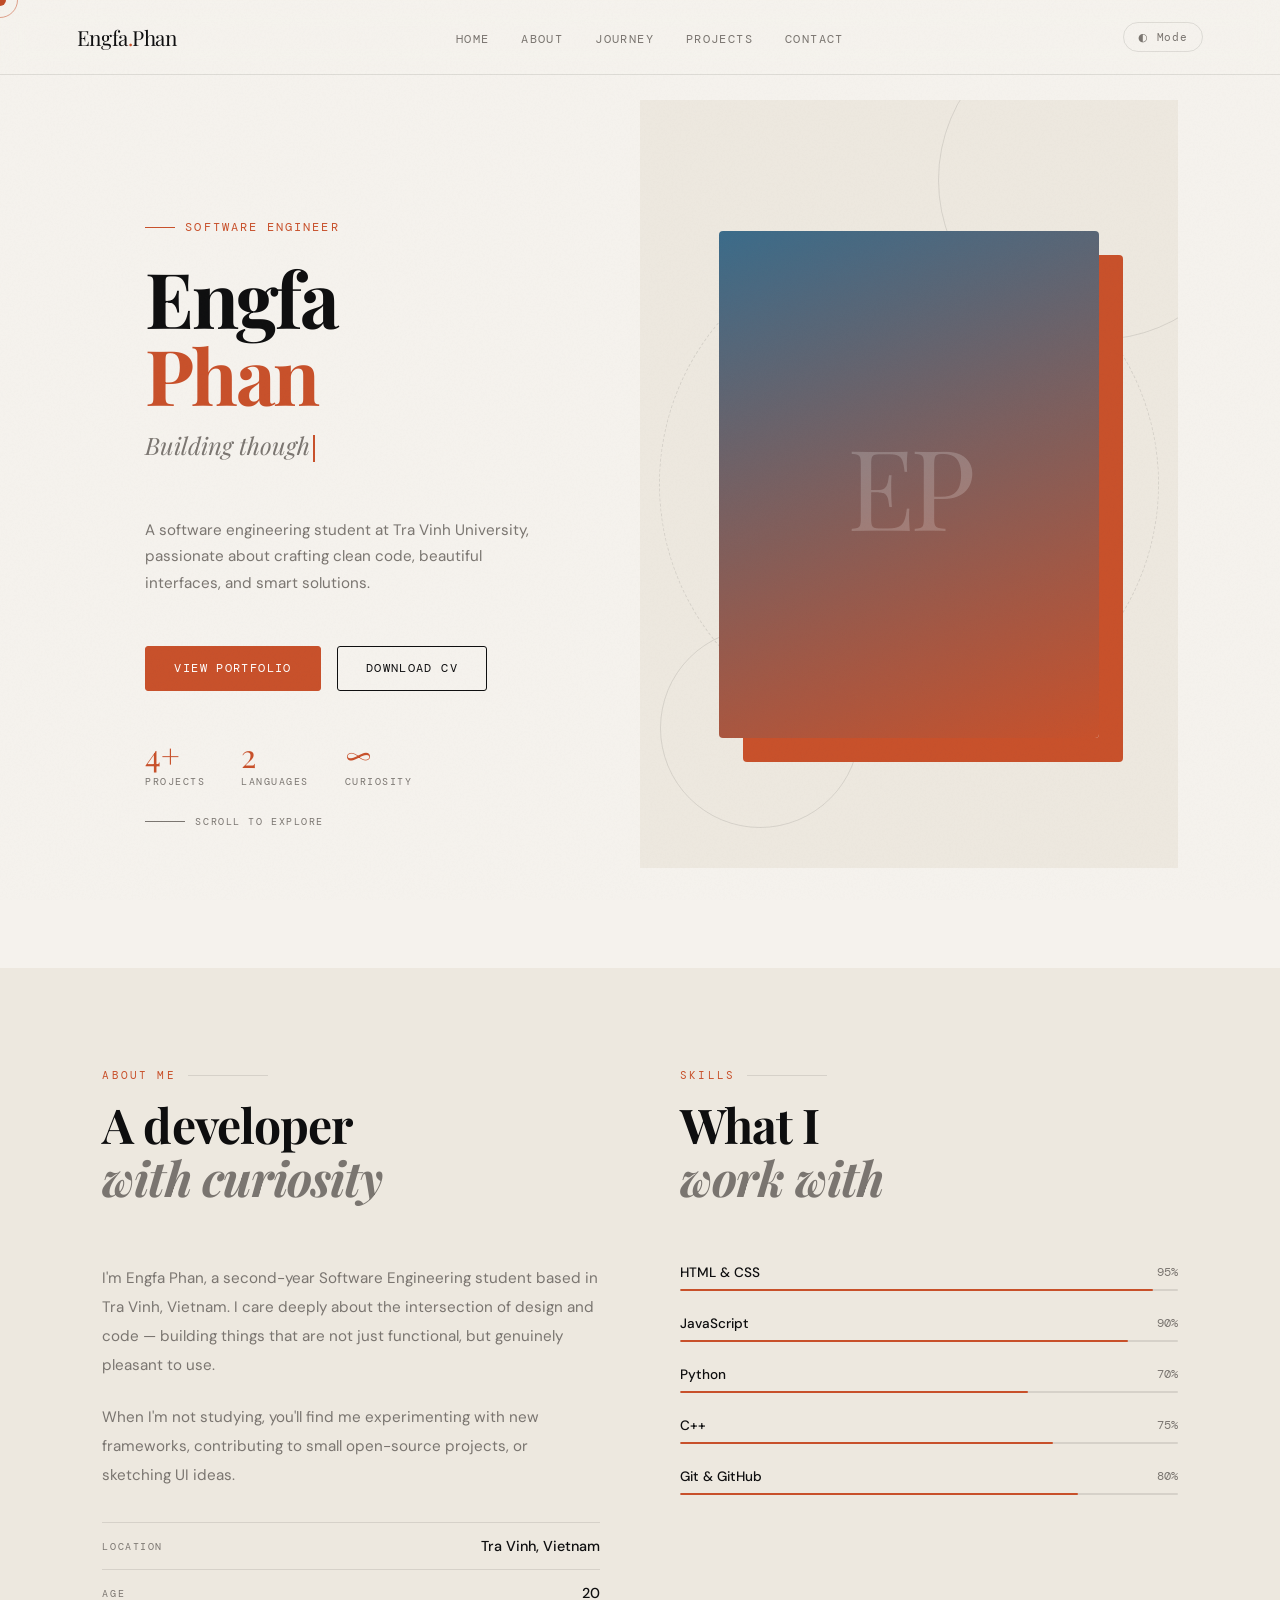
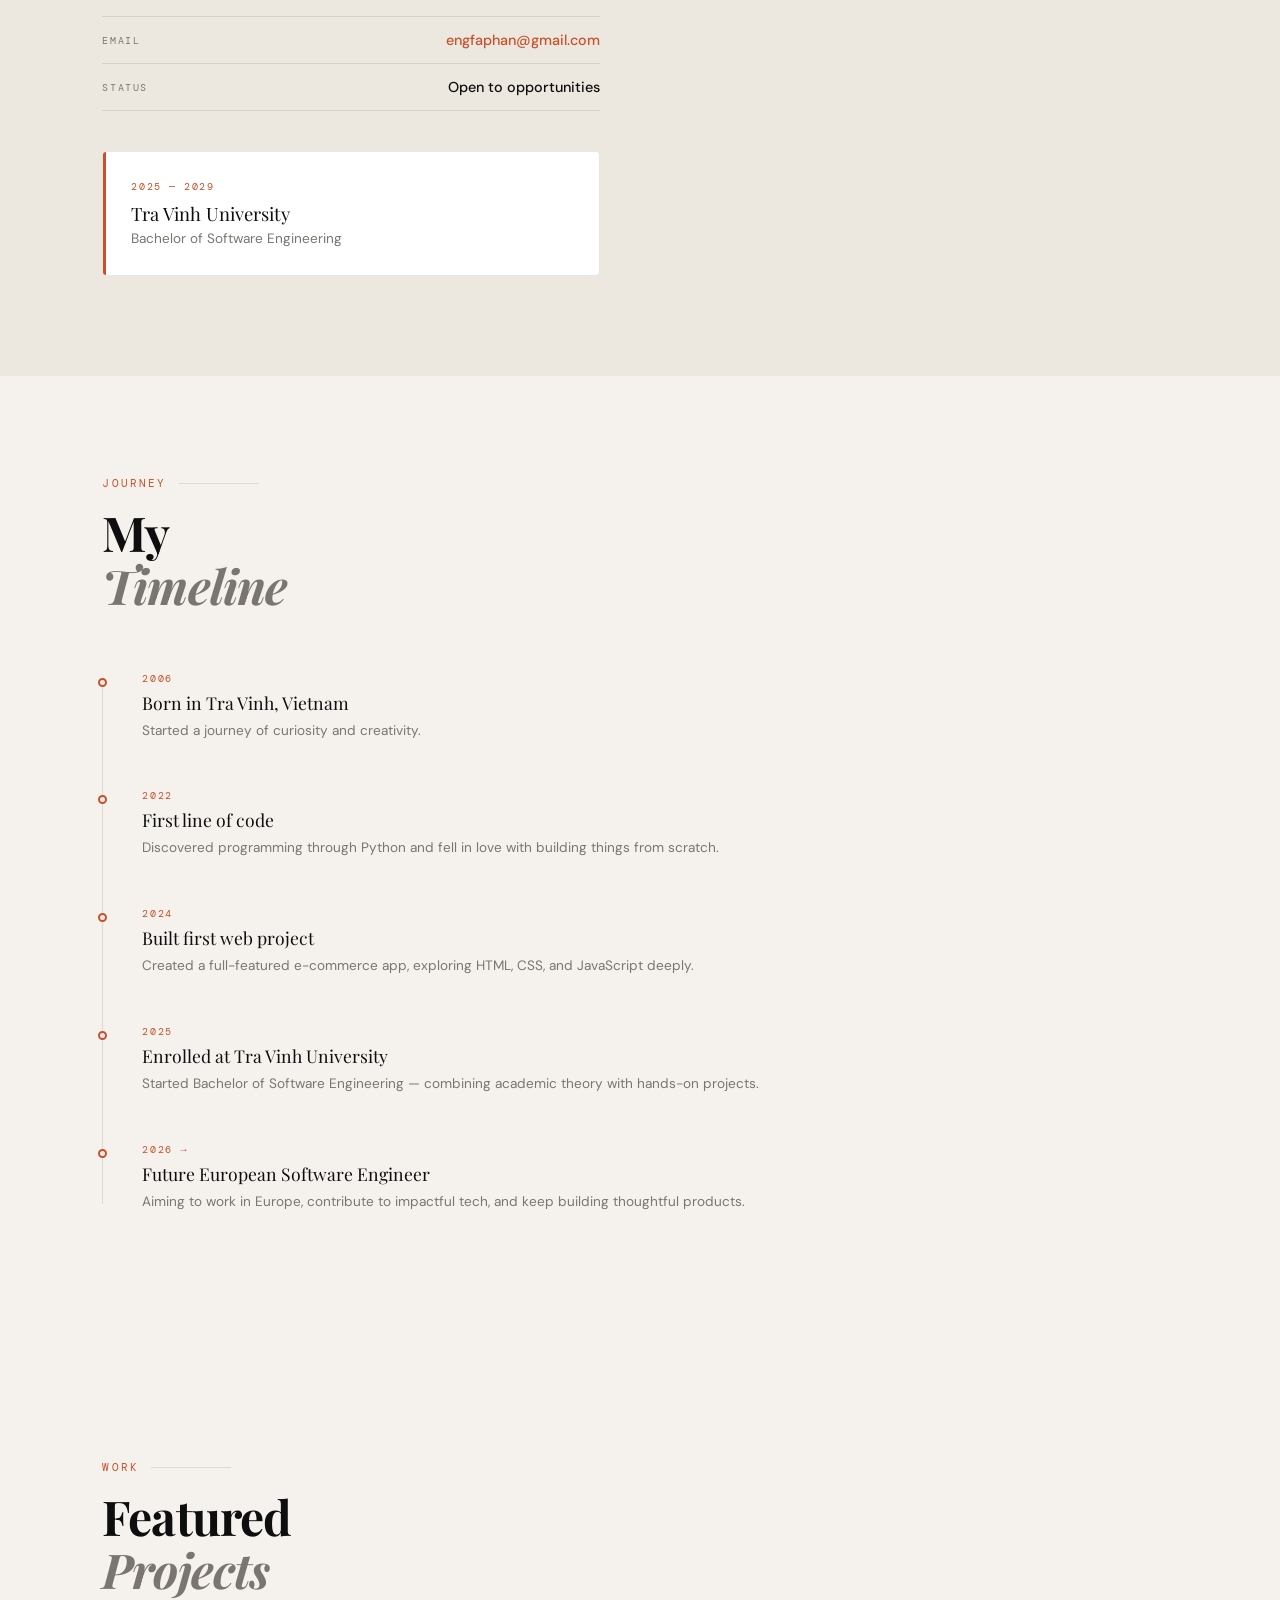
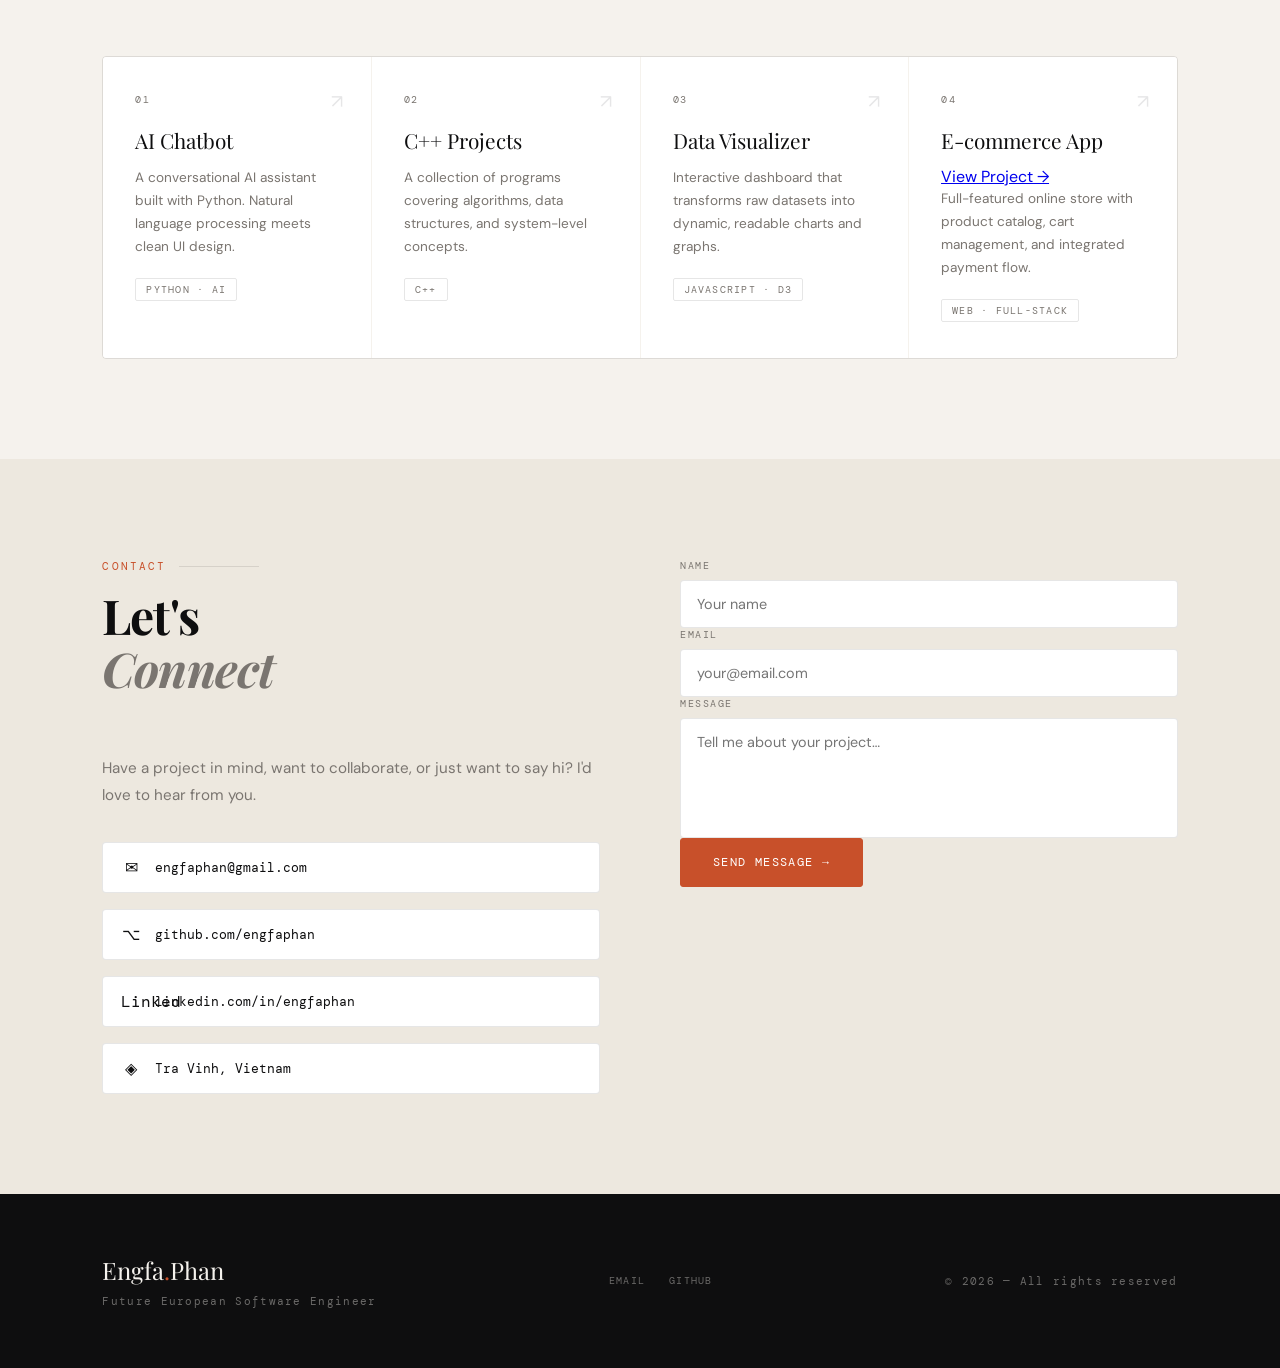
==== templates/index.html @ 626c3e3c "Update profolio" ====
<!doctype html>
<html lang="en">
  <head>
    <meta charset="utf-8" />
    <meta name="viewport" content="width=device-width, initial-scale=1.0" />
    <title>Engfa Phan — Software Engineer</title>
    <meta
      name="description"
      content="Hồ sơ năng lực của Engfa Phan - Sinh viên Kỹ thuật Phần mềm tại Đại học Trà Vinh. Chuyên về phát triển Web và UI/UX."
    />
    <meta
      name="keywords"
      content="Engfa Phan, Software Engineer, Web Developer, Tra Vinh University, Portfolio"
    />
    <meta name="author" content="Engfa Phan" />
    <!-- Open Graph cho Facebook/LinkedIn -->
    <meta
      property="og:title"
      content="Engfa Phan — Software Engineer Portfolio"
    />
    <meta
      property="og:description"
      content="Khám phá các dự án và kỹ năng lập trình của Engfa Phan."
    />
    <meta property="og:image" content="hinanh/22052006.jpg" />
    <meta property="og:type" content="website" />
    <!-- Schema.org cho Google Search -->
    <script type="application/ld+json">
      {
        "@context": "https://schema.org",
        "@type": "Person",
        "name": "Engfa Phan",
        "jobTitle": "Software Engineer",
        "url": "https://engfaphan.github.io",
        "alumniOf": "Tra Vinh University",
        "sameAs": [
          "https://github.com/engfaphan",
          "https://linkedin.com/in/engfaphan"
        ]
      }
    </script>
    <link rel="preconnect" href="https://fonts.googleapis.com" />
    <link
      href="https://fonts.googleapis.com/css2?family=Playfair+Display:ital,wght@0,400;0,700;1,400&family=DM+Mono:wght@300;400;500&family=DM+Sans:wght@300;400;500&display=swap"
      rel="stylesheet"
    />
    <style>
      :root {
        --ink: #0e0e0f;
        --paper: #f5f2ed;
        --cream: #ede8df;
        --accent: #c8502a;
        --accent2: #3a6b8a;
        --muted: #7a7570;
        --card: #ffffff;
        --border: rgba(14, 14, 15, 0.1);
        --cursor-size: 12px;
      }

      *,
      *::before,
      *::after {
        box-sizing: border-box;
        margin: 0;
        padding: 0;
      }
      html {
        scroll-behavior: smooth;
      }

      body {
        font-family: "DM Sans", sans-serif;
        background: var(--paper);
        color: var(--ink);
        overflow-x: hidden;
        cursor: none;
      }

      /* ── GRAIN ── */
      body::before {
        content: "";
        position: fixed;
        inset: 0;
        background-image: url("data:image/svg+xml,%3Csvg viewBox='0 0 512 512' xmlns='http://www.w3.org/2000/svg'%3E%3Cfilter id='noise'%3E%3CfeTurbulence type='fractalNoise' baseFrequency='0.85' numOctaves='4' stitchTiles='stitch'/%3E%3C/filter%3E%3Crect width='100%25' height='100%25' filter='url(%23noise)' opacity='0.04'/%3E%3C/svg%3E");
        pointer-events: none;
        z-index: 9999;
        opacity: 0.5;
      }

      /* ── DARK MODE ── */
      body.dark {
        --ink: #f0ece5;
        --paper: #111010;
        --cream: #1a1917;
        --accent: #e0694a;
        --accent2: #5a9bbe;
        --muted: #7a7570;
        --card: #1e1c1a;
        --border: rgba(240, 236, 229, 0.1);
      }

      /* ── CUSTOM CURSOR ── */
      #cursor {
        position: fixed;
        width: var(--cursor-size);
        height: var(--cursor-size);
        background: var(--accent);
        border-radius: 50%;
        pointer-events: none;
        z-index: 99999;
        transform: translate(-50%, -50%);
        transition:
          transform 0.1s,
          width 0.25s,
          height 0.25s,
          background 0.25s,
          opacity 0.25s;
        mix-blend-mode: multiply;
      }
      body.dark #cursor {
        mix-blend-mode: screen;
      }
      #cursor.hover {
        width: 40px;
        height: 40px;
        background: var(--accent);
        opacity: 0.35;
      }
      #cursor-trail {
        position: fixed;
        width: 36px;
        height: 36px;
        border: 1px solid var(--accent);
        border-radius: 50%;
        pointer-events: none;
        z-index: 99998;
        transform: translate(-50%, -50%);
        transition:
          left 0.12s ease,
          top 0.12s ease,
          width 0.25s,
          height 0.25s,
          opacity 0.25s;
        opacity: 0.5;
      }

      /* ── NAV ── */
      nav {
        position: fixed;
        top: 0;
        left: 0;
        right: 0;
        z-index: 100;
        display: flex;
        justify-content: space-between;
        align-items: center;
        padding: 22px 6%;
        backdrop-filter: blur(12px);
        -webkit-backdrop-filter: blur(12px);
        border-bottom: 1px solid var(--border);
        background: rgba(245, 242, 237, 0.7);
        transition: background 0.4s;
      }
      body.dark nav {
        background: rgba(17, 16, 16, 0.8);
      }

      .logo {
        font-family: "Playfair Display", serif;
        font-size: 1.3rem;
        letter-spacing: -0.02em;
        color: var(--ink);
        cursor: none;
      }
      .logo em {
        color: var(--accent);
        font-style: normal;
      }

      .nav-links {
        display: flex;
        gap: 32px;
        list-style: none;
      }
      .nav-links a {
        font-family: "DM Mono", monospace;
        font-size: 0.72rem;
        letter-spacing: 0.12em;
        text-transform: uppercase;
        color: var(--muted);
        text-decoration: none;
        transition: color 0.2s;
        cursor: none;
      }
      .nav-links a:hover {
        color: var(--accent);
      }

      .mode-btn {
        background: none;
        border: 1px solid var(--border);
        color: var(--muted);
        padding: 7px 14px;
        border-radius: 30px;
        cursor: none;
        font-family: "DM Mono", monospace;
        font-size: 0.7rem;
        letter-spacing: 0.08em;
        transition: all 0.2s;
      }
      .mode-btn:hover {
        border-color: var(--accent);
        color: var(--accent);
      }

      /* ── HERO ── */
      .hero {
        min-height: 100vh;
        display: grid;
        grid-template-columns: 1fr 1fr;
        position: relative;
        overflow: hidden;
      }

      .hero-left {
        display: flex;
        flex-direction: column;
        justify-content: center;
        padding: 120px 8% 80px 8%;
        position: relative;
        z-index: 2;
      }

      .hero-tag {
        font-family: "DM Mono", monospace;
        font-size: 0.72rem;
        letter-spacing: 0.18em;
        text-transform: uppercase;
        color: var(--accent);
        margin-bottom: 24px;
        display: flex;
        align-items: center;
        gap: 10px;
        opacity: 0;
        animation: fadeUp 0.7s 0.2s forwards;
      }
      .hero-tag::before {
        content: "";
        width: 30px;
        height: 1px;
        background: var(--accent);
      }

      .hero-name {
        font-family: "Playfair Display", serif;
        font-size: clamp(3.2rem, 6vw, 5.5rem);
        line-height: 1;
        letter-spacing: -0.03em;
        color: var(--ink);
        margin-bottom: 16px;
        opacity: 0;
        animation: fadeUp 0.7s 0.4s forwards;
      }
      .hero-name span {
        color: var(--accent);
      }

      .hero-role {
        font-family: "Playfair Display", serif;
        font-style: italic;
        font-size: clamp(1.1rem, 2vw, 1.5rem);
        color: var(--muted);
        margin-bottom: 40px;
        opacity: 0;
        animation: fadeUp 0.7s 0.6s forwards;
        min-height: 2em;
      }

      /* Typing cursor */
      .typing-cursor {
        display: inline-block;
        width: 2px;
        height: 1.1em;
        background: var(--accent);
        margin-left: 3px;
        vertical-align: middle;
        animation: blink 1s step-end infinite;
      }
      @keyframes blink {
        0%,
        100% {
          opacity: 1;
        }
        50% {
          opacity: 0;
        }
      }

      .hero-desc {
        font-size: 0.95rem;
        line-height: 1.75;
        color: var(--muted);
        max-width: 400px;
        margin-bottom: 50px;
        opacity: 0;
        animation: fadeUp 0.7s 0.8s forwards;
      }

      .hero-actions {
        display: flex;
        gap: 16px;
        flex-wrap: wrap;
        opacity: 0;
        animation: fadeUp 0.7s 1s forwards;
      }

      /* stat strip */
      .hero-stats {
        display: flex;
        gap: 36px;
        margin-top: 48px;
        opacity: 0;
        animation: fadeUp 0.7s 1.2s forwards;
      }
      .hero-stat-num {
        font-family: "Playfair Display", serif;
        font-size: 2rem;
        color: var(--accent);
        line-height: 1;
      }
      .hero-stat-label {
        font-family: "DM Mono", monospace;
        font-size: 0.62rem;
        letter-spacing: 0.15em;
        text-transform: uppercase;
        color: var(--muted);
        margin-top: 4px;
      }

      @keyframes fadeUp {
        from {
          opacity: 0;
          transform: translateY(24px);
        }
        to {
          opacity: 1;
          transform: translateY(0);
        }
      }

      .btn {
        font-family: "DM Mono", monospace;
        font-size: 0.72rem;
        letter-spacing: 0.12em;
        text-transform: uppercase;
        padding: 14px 28px;
        border-radius: 3px;
        text-decoration: none;
        transition: all 0.25s;
        display: inline-block;
        cursor: none;
      }
      .btn-solid {
        background: var(--accent);
        color: #fff;
        border: 1px solid var(--accent);
      }
      .btn-solid:hover {
        background: transparent;
        color: var(--accent);
      }
      .btn-outline {
        border: 1px solid var(--ink);
        color: var(--ink);
        background: transparent;
      }
      .btn-outline:hover {
        background: var(--ink);
        color: var(--paper);
      }

      /* Hero right */
      .hero-right {
        position: relative;
        overflow: hidden;
        background: var(--cream);
      }
      .hero-photo-wrap {
        position: absolute;
        inset: 0;
        display: flex;
        align-items: center;
        justify-content: center;
      }
      .hero-photo-frame {
        width: 72%;
        max-width: 380px;
        aspect-ratio: 3/4;
        border-radius: 4px;
        overflow: hidden;
        box-shadow: 24px 24px 0 var(--accent);
        position: relative;
        opacity: 0;
        animation: fadeUp 0.9s 0.5s forwards;
      }
      .hero-photo-frame img {
        width: 100%;
        height: 100%;
        object-fit: cover;
        object-position: top center;
        display: block;
        filter: grayscale(15%);
      }
      .hero-initials {
        width: 100%;
        height: 100%;
        background: linear-gradient(
          160deg,
          var(--accent2) 0%,
          var(--accent) 100%
        );
        display: flex;
        align-items: center;
        justify-content: center;
        font-family: "Playfair Display", serif;
        font-size: 7rem;
        color: rgba(255, 255, 255, 0.2);
        letter-spacing: -0.05em;
      }
      .hero-deco {
        position: absolute;
        border-radius: 50%;
        border: 1px solid var(--border);
      }
      .deco-1 {
        width: 320px;
        height: 320px;
        top: -80px;
        right: -80px;
      }
      .deco-2 {
        width: 200px;
        height: 200px;
        bottom: 40px;
        left: 20px;
      }

      /* animated ring */
      .deco-ring {
        position: absolute;
        border-radius: 50%;
        border: 1px dashed var(--border);
        animation: spin 20s linear infinite;
      }
      .deco-ring-1 {
        width: 500px;
        height: 500px;
        top: 50%;
        left: 50%;
        transform: translate(-50%, -50%);
      }
      @keyframes spin {
        to {
          transform: translate(-50%, -50%) rotate(360deg);
        }
      }

      .scroll-hint {
        position: absolute;
        bottom: 40px;
        left: 8%;
        display: flex;
        align-items: center;
        gap: 10px;
        font-family: "DM Mono", monospace;
        font-size: 0.65rem;
        letter-spacing: 0.15em;
        color: var(--muted);
        text-transform: uppercase;
        opacity: 0;
        animation: fadeUp 0.7s 1.4s forwards;
      }
      .scroll-line {
        width: 40px;
        height: 1px;
        background: var(--muted);
        animation: scrollPulse 2s ease-in-out infinite;
      }
      @keyframes scrollPulse {
        0%,
        100% {
          opacity: 0.3;
        }
        50% {
          opacity: 1;
        }
      }

      /* ── SECTION SHARED ── */
      section {
        padding: 100px 8%;
      }

      .section-label {
        font-family: "DM Mono", monospace;
        font-size: 0.68rem;
        letter-spacing: 0.2em;
        text-transform: uppercase;
        color: var(--accent);
        margin-bottom: 16px;
        display: flex;
        align-items: center;
        gap: 12px;
      }
      .section-label::after {
        content: "";
        flex: 1;
        height: 1px;
        background: var(--border);
        max-width: 80px;
      }

      .section-title {
        font-family: "Playfair Display", serif;
        font-size: clamp(2rem, 4vw, 3rem);
        letter-spacing: -0.02em;
        line-height: 1.1;
        margin-bottom: 60px;
      }

      /* ── ABOUT ── */
      #about {
        background: var(--cream);
        display: grid;
        grid-template-columns: 1fr 1fr;
        gap: 80px;
        align-items: start;
      }
      .about-left p {
        font-size: 0.95rem;
        line-height: 1.9;
        color: var(--muted);
        margin-bottom: 24px;
      }

      .info-table {
        margin-top: 32px;
        border-top: 1px solid var(--border);
      }
      .info-row {
        display: flex;
        justify-content: space-between;
        align-items: center;
        padding: 14px 0;
        border-bottom: 1px solid var(--border);
      }
      .info-label {
        font-family: "DM Mono", monospace;
        font-size: 0.65rem;
        letter-spacing: 0.15em;
        text-transform: uppercase;
        color: var(--muted);
      }
      .info-value {
        font-size: 0.9rem;
        font-weight: 500;
      }
      .info-value a {
        color: var(--accent);
        text-decoration: none;
      }

      .skills-list {
        margin-top: 8px;
      }
      .skill-item {
        margin-bottom: 24px;
      }
      .skill-header {
        display: flex;
        justify-content: space-between;
        margin-bottom: 8px;
        font-size: 0.85rem;
      }
      .skill-name {
        font-weight: 500;
      }
      .skill-pct {
        font-family: "DM Mono", monospace;
        font-size: 0.75rem;
        color: var(--muted);
      }
      .skill-track {
        height: 2px;
        background: var(--border);
        border-radius: 99px;
        overflow: hidden;
      }
      .skill-fill {
        height: 100%;
        background: var(--accent);
        border-radius: 99px;
        width: 0;
        transition: width 1.2s cubic-bezier(0.22, 1, 0.36, 1);
      }

      .edu-card {
        border: 1px solid var(--border);
        border-radius: 4px;
        padding: 28px;
        margin-top: 32px;
        position: relative;
        overflow: hidden;
        background: var(--card);
      }
      .edu-card::before {
        content: "";
        position: absolute;
        top: 0;
        left: 0;
        width: 3px;
        height: 100%;
        background: var(--accent);
      }
      .edu-year {
        font-family: "DM Mono", monospace;
        font-size: 0.65rem;
        letter-spacing: 0.15em;
        color: var(--accent);
        margin-bottom: 8px;
      }
      .edu-school {
        font-family: "Playfair Display", serif;
        font-size: 1.15rem;
        margin-bottom: 4px;
      }
      .edu-major {
        font-size: 0.85rem;
        color: var(--muted);
      }

      /* ── TIMELINE ── */
      #timeline {
        background: var(--paper);
      }

      .timeline-wrap {
        position: relative;
        padding-left: 40px;
      }
      .timeline-wrap::before {
        content: "";
        position: absolute;
        left: 0;
        top: 8px;
        bottom: 8px;
        width: 1px;
        background: var(--border);
      }

      .tl-item {
        position: relative;
        margin-bottom: 48px;
        opacity: 0;
        transform: translateX(-20px);
        transition:
          opacity 0.6s ease,
          transform 0.6s ease;
      }
      .tl-item.visible {
        opacity: 1;
        transform: none;
      }
      .tl-item::before {
        content: "";
        position: absolute;
        left: -44px;
        top: 6px;
        width: 9px;
        height: 9px;
        border-radius: 50%;
        background: var(--paper);
        border: 2px solid var(--accent);
      }
      .tl-item:hover::before {
        background: var(--accent);
      }

      .tl-year {
        font-family: "DM Mono", monospace;
        font-size: 0.65rem;
        letter-spacing: 0.15em;
        color: var(--accent);
        margin-bottom: 6px;
      }
      .tl-title {
        font-family: "Playfair Display", serif;
        font-size: 1.1rem;
        margin-bottom: 6px;
      }
      .tl-sub {
        font-size: 0.85rem;
        color: var(--muted);
        line-height: 1.6;
      }

      /* ── PROJECTS ── */
      #projects {
        background: var(--paper);
      }

      .project-grid {
        display: grid;
        grid-template-columns: repeat(auto-fit, minmax(260px, 1fr));
        gap: 1px;
        border: 1px solid var(--border);
        border-radius: 4px;
        overflow: hidden;
      }
      .project-card {
        padding: 36px 32px;
        background: var(--card);
        position: relative;
        transition: background 0.3s;
        cursor: none;
        overflow: hidden;
      }
      .project-card::after {
        content: "";
        position: absolute;
        bottom: 0;
        left: 0;
        right: 0;
        height: 2px;
        background: var(--accent);
        transform: scaleX(0);
        transform-origin: left;
        transition: transform 0.4s ease;
      }
      .project-card:hover {
        background: var(--cream);
      }
      .project-card:hover::after {
        transform: scaleX(1);
      }

      .project-num {
        font-family: "DM Mono", monospace;
        font-size: 0.65rem;
        letter-spacing: 0.15em;
        color: var(--muted);
        margin-bottom: 20px;
      }
      .project-name {
        font-family: "Playfair Display", serif;
        font-size: 1.3rem;
        margin-bottom: 12px;
        color: var(--ink);
        transition: color 0.2s;
      }
      .project-card:hover .project-name {
        color: var(--accent);
      }
      .project-desc {
        font-size: 0.85rem;
        color: var(--muted);
        line-height: 1.7;
      }
      .project-tag {
        display: inline-block;
        margin-top: 20px;
        font-family: "DM Mono", monospace;
        font-size: 0.65rem;
        letter-spacing: 0.12em;
        text-transform: uppercase;
        padding: 4px 10px;
        border: 1px solid var(--border);
        border-radius: 2px;
        color: var(--muted);
      }
      .project-arrow {
        position: absolute;
        top: 32px;
        right: 28px;
        font-size: 1.2rem;
        color: var(--border);
        transition:
          color 0.3s,
          transform 0.3s;
      }
      .project-card:hover .project-arrow {
        color: var(--accent);
        transform: translate(4px, -4px);
      }

      /* ── CONTACT ── */
      #contact {
        background: var(--cream);
      }

      .contact-grid {
        display: grid;
        grid-template-columns: 1fr 1fr;
        gap: 80px;
        align-items: start;
      }

      .contact-info p {
        font-size: 0.95rem;
        line-height: 1.8;
        color: var(--muted);
        margin-bottom: 32px;
      }
      .contact-links {
        display: flex;
        flex-direction: column;
        gap: 16px;
      }
      .contact-link {
        display: flex;
        align-items: center;
        gap: 14px;
        font-family: "DM Mono", monospace;
        font-size: 0.8rem;
        color: var(--ink);
        text-decoration: none;
        padding: 14px 18px;
        border: 1px solid var(--border);
        border-radius: 4px;
        background: var(--card);
        transition: all 0.25s;
        cursor: none;
      }
      .contact-link:hover {
        border-color: var(--accent);
        color: var(--accent);
        transform: translateX(4px);
      }
      .contact-link-icon {
        font-size: 1rem;
        width: 20px;
        text-align: center;
      }

      /* form */
      .contact-form {
        display: flex;
        flex-direction: column;
        gap: 20px;
      }
      .form-group {
        display: flex;
        flex-direction: column;
        gap: 8px;
      }
      .form-label {
        font-family: "DM Mono", monospace;
        font-size: 0.65rem;
        letter-spacing: 0.15em;
        text-transform: uppercase;
        color: var(--muted);
      }
      .form-input,
      .form-textarea {
        background: var(--card);
        border: 1px solid var(--border);
        color: var(--ink);
        font-family: "DM Sans", sans-serif;
        font-size: 0.9rem;
        padding: 14px 16px;
        border-radius: 4px;
        outline: none;
        transition: border-color 0.2s;
        resize: none;
        cursor: none;
      }
      .form-input:focus,
      .form-textarea:focus {
        border-color: var(--accent);
      }
      .form-textarea {
        min-height: 120px;
      }
      .form-submit {
        font-family: "DM Mono", monospace;
        font-size: 0.72rem;
        letter-spacing: 0.12em;
        text-transform: uppercase;
        padding: 16px 32px;
        border-radius: 3px;
        background: var(--accent);
        color: #fff;
        border: 1px solid var(--accent);
        cursor: none;
        transition: all 0.25s;
        align-self: flex-start;
      }
      .form-submit:hover {
        background: transparent;
        color: var(--accent);
      }
      .form-msg {
        font-family: "DM Mono", monospace;
        font-size: 0.75rem;
        color: var(--accent);
        display: none;
        margin-top: -8px;
      }
      .form-msg.show {
        display: block;
      }

      /* ── FOOTER ── */
      footer {
        background: var(--ink);
        color: var(--paper);
        padding: 60px 8%;
        display: flex;
        justify-content: space-between;
        align-items: center;
        flex-wrap: wrap;
        gap: 24px;
      }
      .footer-name {
        font-family: "Playfair Display", serif;
        font-size: 1.5rem;
      }
      .footer-name em {
        color: var(--accent);
        font-style: normal;
      }
      .footer-note {
        font-family: "DM Mono", monospace;
        font-size: 0.68rem;
        letter-spacing: 0.12em;
        opacity: 0.4;
      }

      .footer-links {
        display: flex;
        gap: 24px;
      }
      .footer-links a {
        font-family: "DM Mono", monospace;
        font-size: 0.65rem;
        letter-spacing: 0.12em;
        text-transform: uppercase;
        color: var(--paper);
        opacity: 0.4;
        text-decoration: none;
        transition: opacity 0.2s;
        cursor: none;
      }
      .footer-links a:hover {
        opacity: 1;
      }

      /* ── REVEAL ── */
      .reveal {
        opacity: 0;
        transform: translateY(30px);
        transition:
          opacity 0.7s ease,
          transform 0.7s ease;
      }
      .reveal.visible {
        opacity: 1;
        transform: none;
      }

      /* ── RESPONSIVE ── */
      @media (max-width: 768px) {
        .hero {
          grid-template-columns: 1fr;
        }
        .hero-right {
          height: 50vh;
        }
        .hero-left {
          padding: 110px 6% 60px;
        }
        #about,
        .contact-grid {
          grid-template-columns: 1fr;
          gap: 40px;
        }
        nav {
          padding: 18px 5%;
        }
        .nav-links {
          gap: 18px;
        }
        footer {
          flex-direction: column;
          text-align: center;
        }
        body {
          cursor: auto;
        }
        #cursor,
        #cursor-trail {
          display: none;
        }
        .guestbook {
          margin-top: 60px;
          padding-top: 40px;
          border-top: 1px solid var(--border);
          grid-column: 1/-1;
        }
        .gb-form {
          display: flex;
          flex-direction: column;
          gap: 16px;
          max-width: 480px;
          margin-bottom: 24px;
        }
        .gb-toggle {
          font-family: "DM Mono", monospace;
          font-size: 0.72rem;
          letter-spacing: 0.1em;
          text-transform: uppercase;
          padding: 10px 20px;
          border: 1px solid var(--border);
          background: transparent;
          color: var(--muted);
          border-radius: 3px;
          cursor: pointer;
          transition: all 0.2s;
          margin-bottom: 16px;
        }
        .gb-toggle:hover {
          border-color: var(--accent);
          color: var(--accent);
        }
        .comments-box {
          max-height: 0;
          overflow: hidden;
          transition: max-height 0.5s cubic-bezier(0.22, 1, 0.36, 1);
        }
        .comments-box.open {
          max-height: 1000px;
        }
        .comment-item {
          padding: 16px 0;
          border-bottom: 1px solid var(--border);
        }
        .comment-item:last-child {
          border-bottom: none;
        }
        .comment-header {
          display: flex;
          justify-content: space-between;
          margin-bottom: 6px;
        }
        .comment-name {
          font-weight: 500;
          font-size: 0.9rem;
          color: var(--accent);
        }
        .comment-time {
          font-family: "DM Mono", monospace;
          font-size: 0.65rem;
          color: var(--muted);
        }
        .comment-msg {
          font-size: 0.88rem;
          color: var(--muted);
          line-height: 1.6;
        }
      }
    </style>
    <script src="https://cdn.jsdelivr.net/npm/@emailjs/browser@4/dist/email.min.js"></script>
    <script>
      emailjs.init("YOUR_PUBLIC_KEY");
    </script>
  </head>
  <body>
    <!-- CURSOR -->
    <div id="cursor"></div>
    <div id="cursor-trail"></div>

    <!-- NAV -->
    <nav>
      <div class="logo">Engfa<em>.</em>Phan</div>
      <ul class="nav-links">
        <li><a href="#">Home</a></li>
        <li><a href="#about">About</a></li>
        <li><a href="#timeline">Journey</a></li>
        <li><a href="#projects">Projects</a></li>
        <li><a href="#contact">Contact</a></li>
      </ul>
      <button class="mode-btn" onclick="toggleDark()">◐ Mode</button>
    </nav>

    <!-- HERO -->
    <section class="hero">
      <div class="hero-left">
        <div class="hero-tag">Software Engineer</div>
        <h1 class="hero-name">Engfa<br /><span>Phan</span></h1>
        <p class="hero-role" id="typing-role">
          <span class="typing-cursor"></span>
        </p>
        <p class="hero-desc">
          A software engineering student at Tra Vinh University, passionate
          about crafting clean code, beautiful interfaces, and smart solutions.
        </p>
        <div class="hero-actions">
          <a href="#projects" class="btn btn-solid">View Portfolio</a>
          <a href="path/to/your-cv.pdf" class="btn btn-outline" download
            >Download CV</a
          >
        </div>
        <div class="hero-stats">
          <div>
            <div class="hero-stat-num">4+</div>
            <div class="hero-stat-label">Projects</div>
          </div>
          <div>
            <div class="hero-stat-num">2</div>
            <div class="hero-stat-label">Languages</div>
          </div>
          <div>
            <div class="hero-stat-num">∞</div>
            <div class="hero-stat-label">Curiosity</div>
          </div>
        </div>
        <div class="scroll-hint">
          <span class="scroll-line"></span>
          Scroll to explore
        </div>
      </div>

      <div class="hero-right">
        <div class="deco-ring deco-ring-1"></div>
        <div class="hero-deco deco-1"></div>
        <div class="hero-deco deco-2"></div>
        <div class="hero-photo-wrap">
          <div class="hero-photo-frame">
            <img
              src=""
              alt="Engfa Phan"
              onerror="
                this.style.display = 'none';
                this.parentElement.querySelector(
                  '.hero-initials',
                ).style.display = 'flex';
              "
            />
            <div class="hero-initials" style="display: none">EP</div>
          </div>
        </div>
      </div>
    </section>

    <!-- ABOUT -->
    <section id="about">
      <div class="about-left reveal">
        <div class="section-label">About me</div>
        <h2 class="section-title">
          A developer<br /><em style="font-style: italic; color: var(--muted)"
            >with curiosity</em
          >
        </h2>
        <p>
          I'm Engfa Phan, a second-year Software Engineering student based in
          Tra Vinh, Vietnam. I care deeply about the intersection of design and
          code — building things that are not just functional, but genuinely
          pleasant to use.
        </p>
        <p>
          When I'm not studying, you'll find me experimenting with new
          frameworks, contributing to small open-source projects, or sketching
          UI ideas.
        </p>

        <div class="info-table">
          <div class="info-row">
            <span class="info-label">Location</span>
            <span class="info-value">Tra Vinh, Vietnam</span>
          </div>
          <div class="info-row">
            <span class="info-label">Age</span>
            <span class="info-value">20</span>
          </div>
          <div class="info-row">
            <span class="info-label">Email</span>
            <span class="info-value"
              ><a href="mailto:engfaphan@gmail.com"
                >engfaphan@gmail.com</a
              ></span
            >
          </div>
          <div class="info-row">
            <span class="info-label">Status</span>
            <span class="info-value">Open to opportunities</span>
          </div>
        </div>

        <div class="edu-card" style="margin-top: 40px">
          <div class="edu-year">2025 — 2029</div>
          <div class="edu-school">Tra Vinh University</div>
          <div class="edu-major">Bachelor of Software Engineering</div>
        </div>
      </div>

      <div class="about-right reveal" style="transition-delay: 0.15s">
        <div class="section-label">Skills</div>
        <h2 class="section-title">
          What I<br /><em style="font-style: italic; color: var(--muted)"
            >work with</em
          >
        </h2>

        <div class="skills-list">
          <div class="skill-item">
            <div class="skill-header">
              <span class="skill-name">HTML & CSS</span
              ><span class="skill-pct">95%</span>
            </div>
            <div class="skill-track">
              <div class="skill-fill" data-w="95"></div>
            </div>
          </div>
          <div class="skill-item">
            <div class="skill-header">
              <span class="skill-name">JavaScript</span
              ><span class="skill-pct">90%</span>
            </div>
            <div class="skill-track">
              <div class="skill-fill" data-w="90"></div>
            </div>
          </div>
          <div class="skill-item">
            <div class="skill-header">
              <span class="skill-name">Python</span
              ><span class="skill-pct">70%</span>
            </div>
            <div class="skill-track">
              <div class="skill-fill" data-w="70"></div>
            </div>
          </div>
          <div class="skill-item">
            <div class="skill-header">
              <span class="skill-name">C++</span
              ><span class="skill-pct">75%</span>
            </div>
            <div class="skill-track">
              <div class="skill-fill" data-w="75"></div>
            </div>
          </div>
          <div class="skill-item">
            <div class="skill-header">
              <span class="skill-name">Git & GitHub</span
              ><span class="skill-pct">80%</span>
            </div>
            <div class="skill-track">
              <div class="skill-fill" data-w="80"></div>
            </div>
          </div>
        </div>
      </div>
    </section>

    <!-- TIMELINE -->
    <section id="timeline">
      <div class="section-label reveal">Journey</div>
      <h2 class="section-title reveal">
        My<br /><em style="font-style: italic; color: var(--muted)"
          >Timeline</em
        >
      </h2>

      <div class="timeline-wrap">
        <div class="tl-item">
          <div class="tl-year">2006</div>
          <div class="tl-title">Born in Tra Vinh, Vietnam</div>
          <div class="tl-sub">
            Started a journey of curiosity and creativity.
          </div>
        </div>
        <div class="tl-item">
          <div class="tl-year">2022</div>
          <div class="tl-title">First line of code</div>
          <div class="tl-sub">
            Discovered programming through Python and fell in love with building
            things from scratch.
          </div>
        </div>
        <div class="tl-item">
          <div class="tl-year">2024</div>
          <div class="tl-title">Built first web project</div>
          <div class="tl-sub">
            Created a full-featured e-commerce app, exploring HTML, CSS, and
            JavaScript deeply.
          </div>
        </div>
        <div class="tl-item">
          <div class="tl-year">2025</div>
          <div class="tl-title">Enrolled at Tra Vinh University</div>
          <div class="tl-sub">
            Started Bachelor of Software Engineering — combining academic theory
            with hands-on projects.
          </div>
        </div>
        <div class="tl-item">
          <div class="tl-year">2026 →</div>
          <div class="tl-title">Future European Software Engineer</div>
          <div class="tl-sub">
            Aiming to work in Europe, contribute to impactful tech, and keep
            building thoughtful products.
          </div>
        </div>
      </div>
    </section>

    <!-- PROJECTS -->
    <section id="projects">
      <div class="section-label reveal">Work</div>
      <h2 class="section-title reveal">
        Featured<br /><em style="font-style: italic; color: var(--muted)"
          >Projects</em
        >
      </h2>

      <div class="project-grid">
        <div class="project-card reveal">
          <div class="project-arrow">↗</div>
          <div class="project-num">01</div>
          <div class="project-name">AI Chatbot</div>
          <p class="project-desc">
            A conversational AI assistant built with Python. Natural language
            processing meets clean UI design.
          </p>
          <span class="project-tag">Python · AI</span>
        </div>
        <div class="project-card reveal" style="transition-delay: 0.1s">
          <div class="project-arrow">↗</div>
          <div class="project-num">02</div>
          <div class="project-name">C++ Projects</div>
          <p class="project-desc">
            A collection of programs covering algorithms, data structures, and
            system-level concepts.
          </p>
          <span class="project-tag">C++</span>
        </div>
        <div class="project-card reveal" style="transition-delay: 0.2s">
          <div class="project-arrow">↗</div>
          <div class="project-num">03</div>
          <div class="project-name">Data Visualizer</div>
          <p class="project-desc">
            Interactive dashboard that transforms raw datasets into dynamic,
            readable charts and graphs.
          </p>
          <span class="project-tag">JavaScript · D3</span>
        </div>
        <div class="project-card reveal" style="transition-delay: 0.3s">
          <div class="project-arrow">↗</div>
          <div class="project-num">04</div>
          <div class="project-name">E-commerce App</div>
          <a href="shop_offical.html" class="project-link">View Project →</a>
          <p class="project-desc">
            Full-featured online store with product catalog, cart management,
            and integrated payment flow.
          </p>
          <span class="project-tag">Web · Full-Stack</span>
        </div>
      </div>
    </section>

    <!-- CONTACT -->
    <section id="contact">
      <div class="contact-grid">
        <div class="contact-info reveal">
          <div class="section-label">Contact</div>
          <h2 class="section-title">
            Let's<br /><em style="font-style: italic; color: var(--muted)"
              >Connect</em
            >
          </h2>
          <p>
            Have a project in mind, want to collaborate, or just want to say hi?
            I'd love to hear from you.
          </p>
          <div class="contact-links">
            <a href="mailto:engfaphan@gmail.com" class="contact-link">
              <span class="contact-link-icon">✉</span>
              engfaphan@gmail.com
            </a>
            <a
              href="https://github.com/engfa-phan201/engfaphan.github.io"
              target="_blank"
              class="contact-link"
            >
              <span class="contact-link-icon">⌥</span>
              github.com/engfaphan
            </a>
            <a
              href="https://linkedin.com/in/engfaphan"
              target="_blank"
              class="contact-link"
            >
              <span class="contact-link-icon">Linked</span>
              linkedin.com/in/engfaphan
            </a>
            <a href="#" class="contact-link">
              <span class="contact-link-icon">◈</span>
              Tra Vinh, Vietnam
            </a>
          </div>
        </div>

        <div class="contact-form-wrap reveal" style="transition-delay: 0.15s">
          <div class="form-group">
            <label class="form-label">Name</label>
            <input
              type="text"
              class="form-input"
              id="fname"
              placeholder="Your name"
            />
          </div>
          <div class="form-group">
            <label class="form-label">Email</label>
            <input
              type="email"
              class="form-input"
              id="femail"
              placeholder="your@email.com"
            />
          </div>
          <div class="form-group">
            <label class="form-label">Message</label>
            <textarea
              class="form-textarea"
              id="fmsg"
              placeholder="Tell me about your project…"
            ></textarea>
          </div>
          <p class="form-msg" id="form-msg">
            ✓ Message sent! I'll get back to you soon.
          </p>
          <button class="form-submit" onclick="sendForm()">
            Send Message →
          </button>
        </div>
      </div>
    </section>

    <!-- FOOTER -->
    <footer>
      <div>
        <div class="footer-name">Engfa<em>.</em>Phan</div>
        <div class="footer-note" style="margin-top: 8px">
          Future European Software Engineer
        </div>
      </div>
      <div class="footer-links">
        <a href="engfaphan@gmail.com">Email</a>
        <a
          href="https://github.com/engfa-phan201/engfaphan.github.io"
          target="_blank"
          >GitHub</a
        >
      </div>
      <div class="footer-note">© 2026 — All rights reserved</div>
    </footer>

    <script>
      // ── DARK MODE ──
      function toggleDark() {
        document.body.classList.toggle("dark");
        localStorage.setItem(
          "theme",
          document.body.classList.contains("dark") ? "dark" : "light",
        );
      }
      if (localStorage.getItem("theme") === "dark")
        document.body.classList.add("dark");

      // ── CUSTOM CURSOR ──
      const cur = document.getElementById("cursor");
      const trail = document.getElementById("cursor-trail");
      let mx = 0,
        my = 0;
      document.addEventListener("mousemove", (e) => {
        mx = e.clientX;
        my = e.clientY;
        cur.style.left = mx + "px";
        cur.style.top = my + "px";
        setTimeout(() => {
          trail.style.left = mx + "px";
          trail.style.top = my + "px";
        }, 80);
      });
      document
        .querySelectorAll(
          "a, button, .project-card, .contact-link, input, textarea",
        )
        .forEach((el) => {
          el.addEventListener("mouseenter", () => cur.classList.add("hover"));
          el.addEventListener("mouseleave", () =>
            cur.classList.remove("hover"),
          );
        });

      // ── TYPING ANIMATION ──
      const roles = [
        "Building thoughtful digital experiences",
        "Turning ideas into elegant code",
        "Learning. Creating. Growing.",
      ];
      let ri = 0,
        ci = 0,
        deleting = false;
      const roleEl = document.getElementById("typing-role");

      function type() {
        const txt = roles[ri];
        if (!deleting) {
          ci++;
          roleEl.innerHTML =
            txt.slice(0, ci) + '<span class="typing-cursor"></span>';
          if (ci === txt.length) {
            deleting = true;
            setTimeout(type, 2200);
            return;
          }
        } else {
          ci--;
          roleEl.innerHTML =
            txt.slice(0, ci) + '<span class="typing-cursor"></span>';
          if (ci === 0) {
            deleting = false;
            ri = (ri + 1) % roles.length;
            setTimeout(type, 300);
            return;
          }
        }
        setTimeout(type, deleting ? 40 : 70);
      }
      setTimeout(type, 1200);

      // ── REVEAL ON SCROLL ──
      const reveals = document.querySelectorAll(".reveal, .tl-item");
      const revealObs = new IntersectionObserver(
        (entries) => {
          entries.forEach((e) => {
            if (e.isIntersecting) e.target.classList.add("visible");
          });
        },
        { threshold: 0.1 },
      );
      reveals.forEach((r) => revealObs.observe(r));

      // ── SKILL BARS ──
      const fills = document.querySelectorAll(".skill-fill");
      const skillObs = new IntersectionObserver(
        (entries) => {
          entries.forEach((e) => {
            if (e.isIntersecting) {
              e.target.style.width = e.target.dataset.w + "%";
              skillObs.unobserve(e.target);
            }
          });
        },
        { threshold: 0.5 },
      );
      fills.forEach((f) => skillObs.observe(f));

      // ── CONTACT FORM ──
      function sendForm() {
        sendMessage();
      }

      function sendMessage() {
        const btn = document.querySelector(".form-submit");
        const n = document.getElementById("fname").value.trim();
        const e = document.getElementById("femail").value.trim();
        const m = document.getElementById("fmsg").value.trim();

        // Validation
        if (!n || !e || !m) {
          showFormError("Please fill in all fields!");
          return;
        }
        if (!/^[^\s@]+@[^\s@]+\.[^\s@]+$/.test(e)) {
          showFormError("Please enter a valid email address!");
          return;
        }

        // Loading state
        btn.disabled = true;
        btn.textContent = "Sending...";

        // Gửi qua EmailJS
        // Sau khi đăng ký emailjs.com → thay 3 giá trị YOUR_... bên dưới
        emailjs
          .send("YOUR_SERVICE_ID", "YOUR_TEMPLATE_ID", {
            from_name: n,
            from_email: e,
            message: m,
            to_email: "engfaphan@gmail.com",
          })
          .then(() => {
            // Thành công
            const msg = document.getElementById("form-msg");
            msg.textContent = "✓ Message sent! I'll get back to you soon.";
            msg.style.color = "#22c55e";
            msg.classList.add("show");

            // Reset form
            document.getElementById("fname").value = "";
            document.getElementById("femail").value = "";
            document.getElementById("fmsg").value = "";

            btn.textContent = "Sent ✓";
            btn.style.background = "#22c55e";

            setTimeout(() => {
              msg.classList.remove("show");
              btn.textContent = "Send Message →";
              btn.style.background = "";
              btn.disabled = false;
            }, 4000);
          })
          .catch((err) => {
            // Thất bại
            console.error("EmailJS error:", err);
            showFormError(
              "Failed to send. Please email directly: engfaphan@gmail.com",
            );
            btn.textContent = "Send Message →";
            btn.disabled = false;
          });
      }

      function showFormError(msg) {
        const el = document.getElementById("form-msg");
        el.textContent = "✗ " + msg;
        el.style.color = "#ef4444";
        el.classList.add("show");
        setTimeout(() => el.classList.remove("show"), 4000);
      }
    </script>
  </body>
</html>
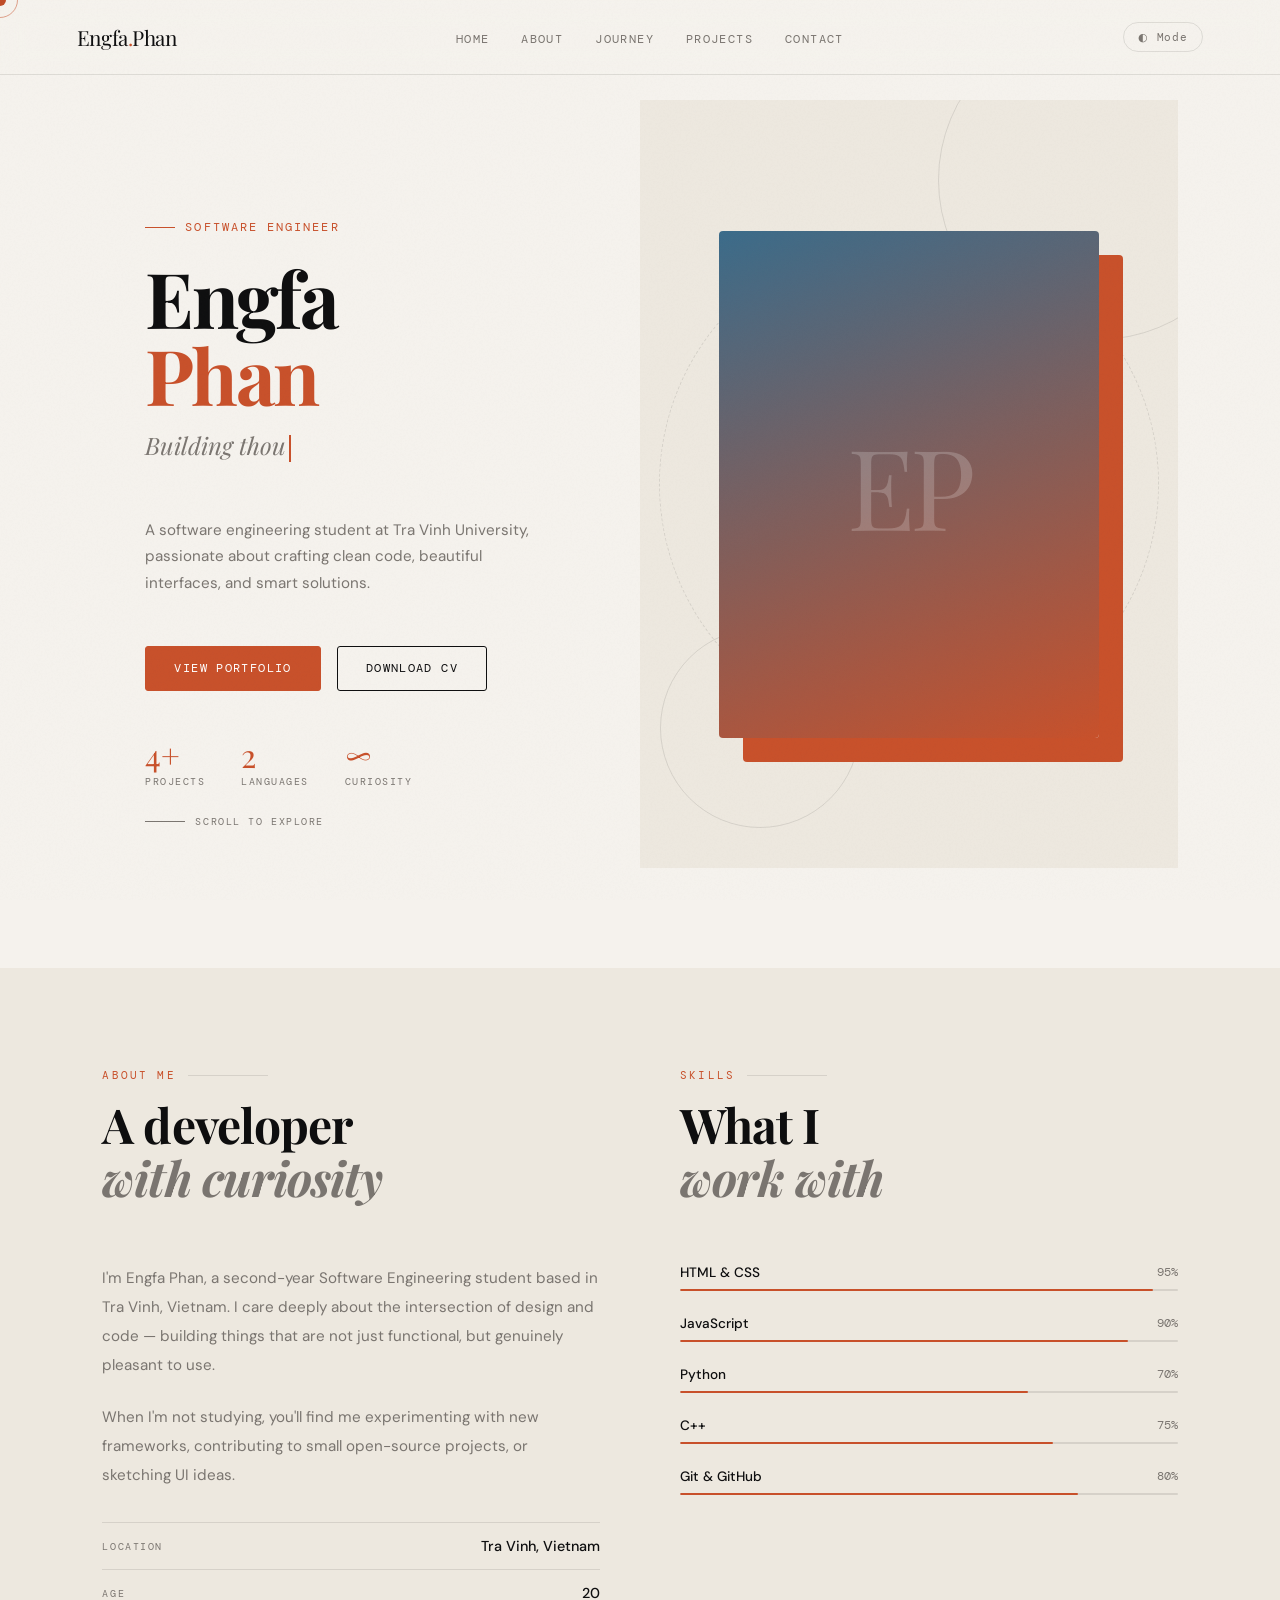
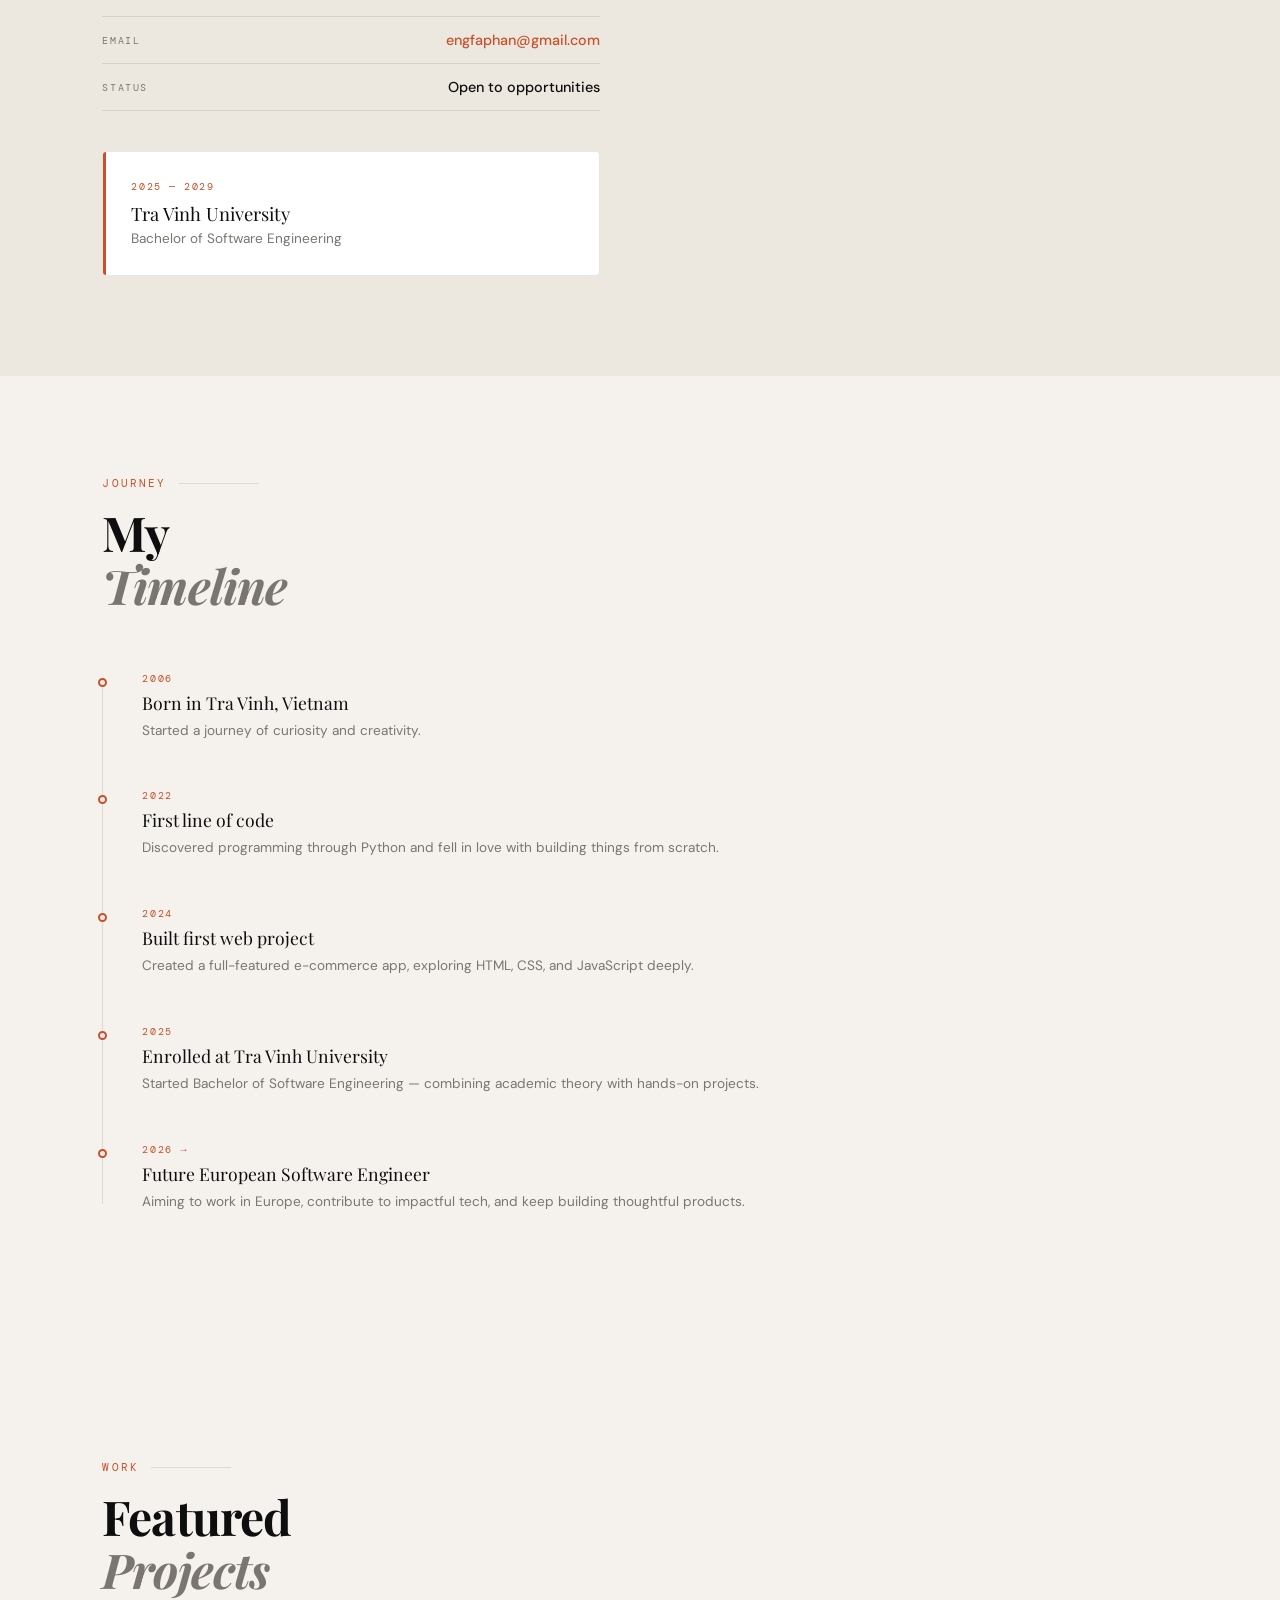
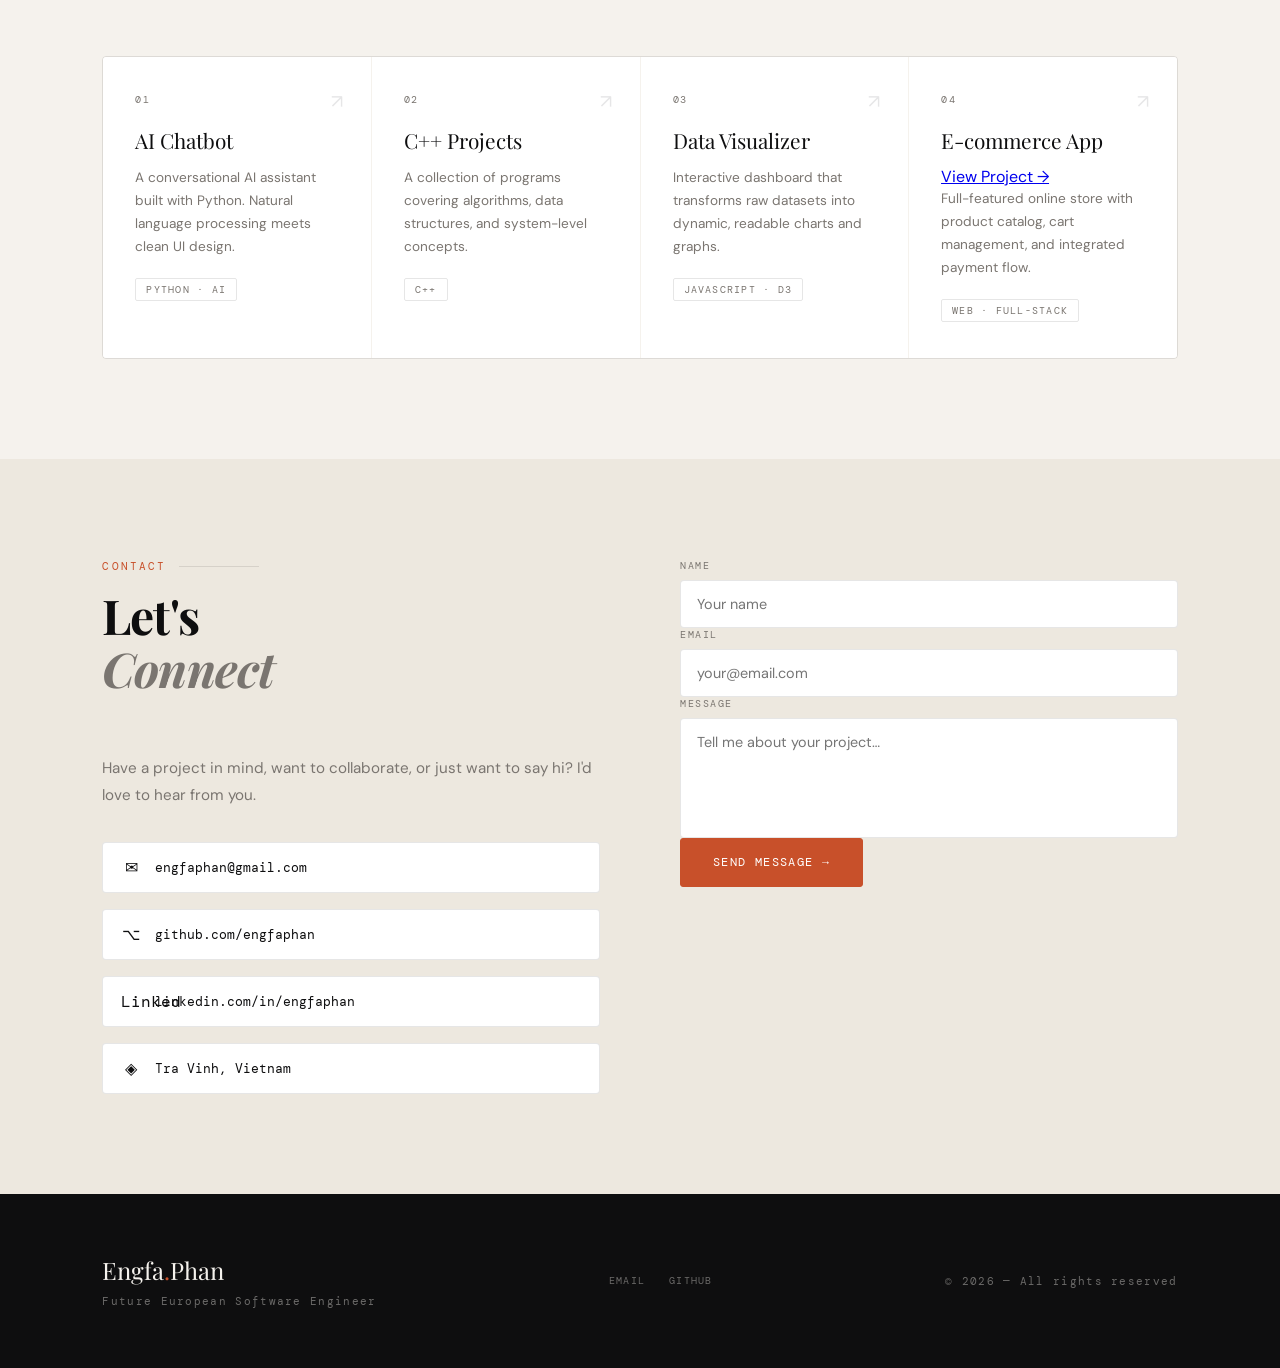
==== commit 18870db0: "Chi cap nhan quest book" ====
--- a/templates/index.html
+++ b/templates/index.html
@@ -3,6 +3,7 @@
   <head>
     <meta charset="utf-8" />
     <meta name="viewport" content="width=device-width, initial-scale=1.0" />
+    <link rel="index" href="indexbook.html" />
     <title>Engfa Phan — Software Engineer</title>
     <meta
       name="description"
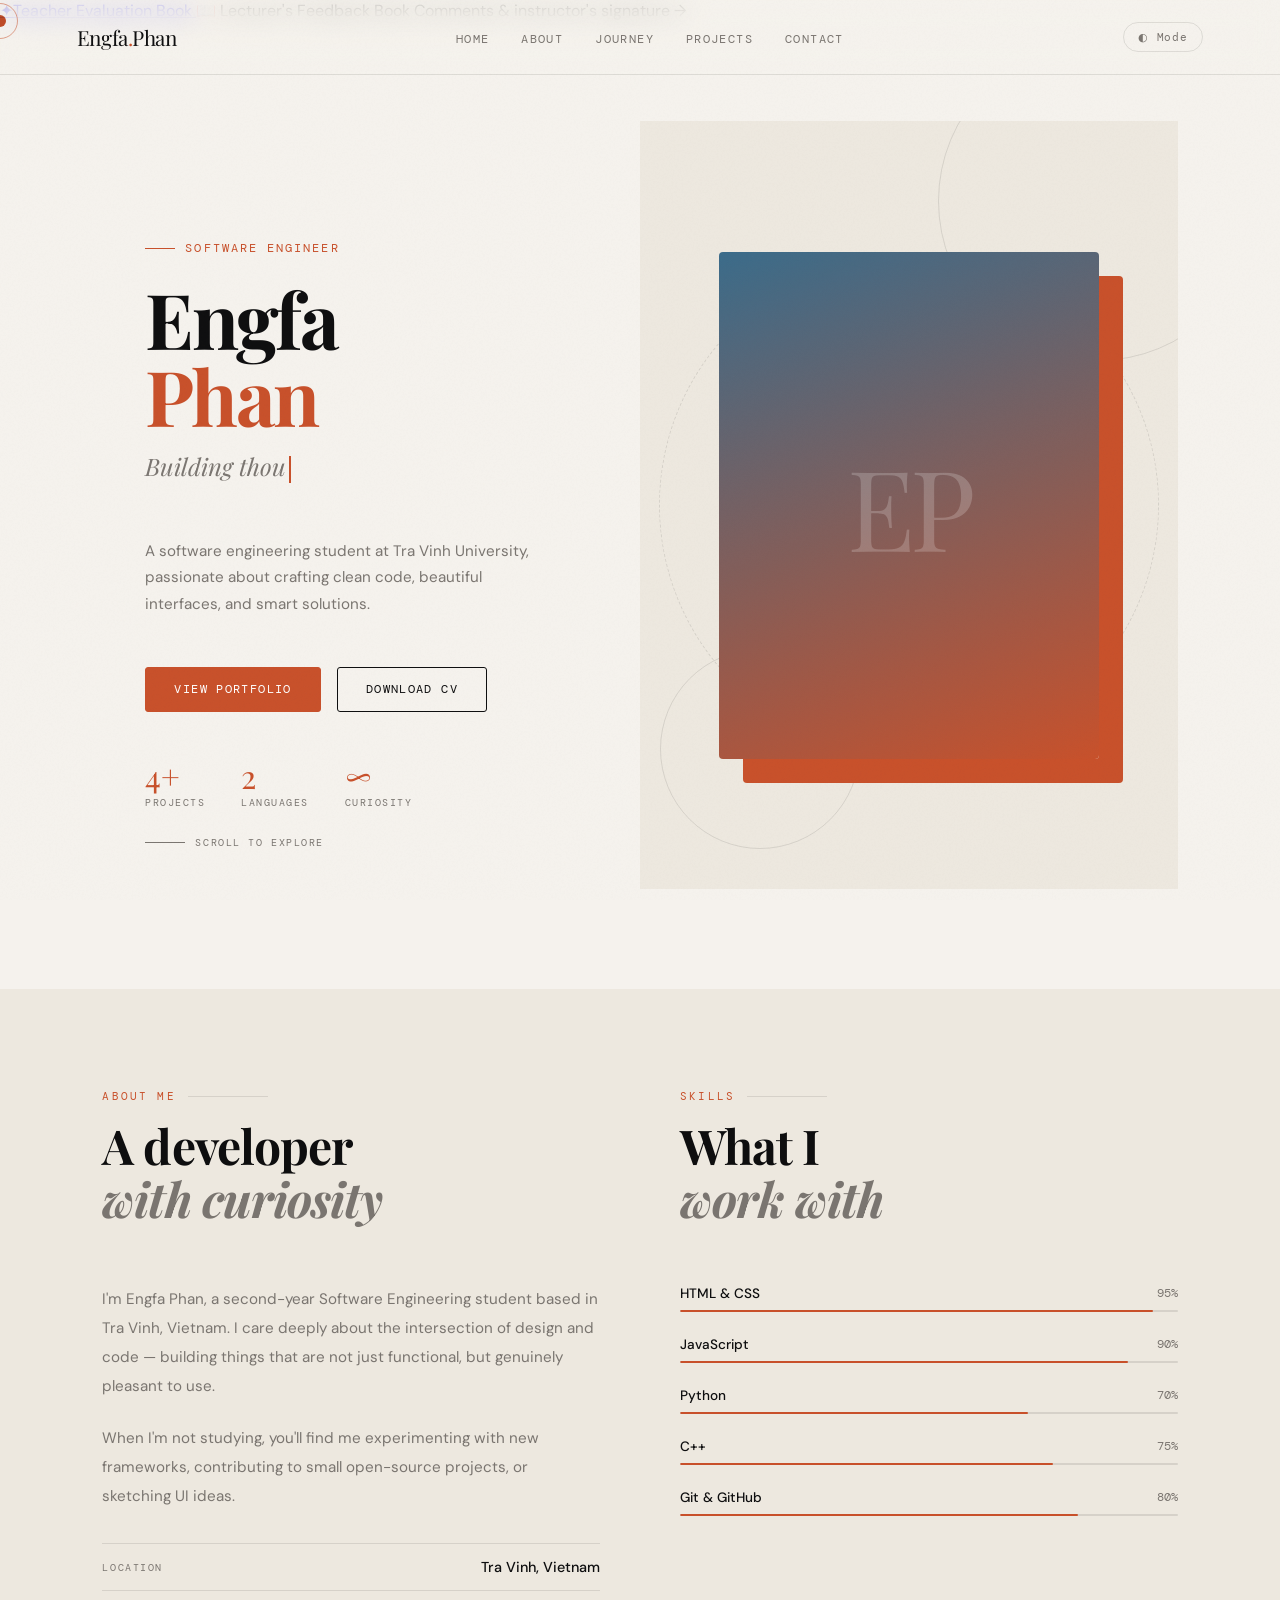
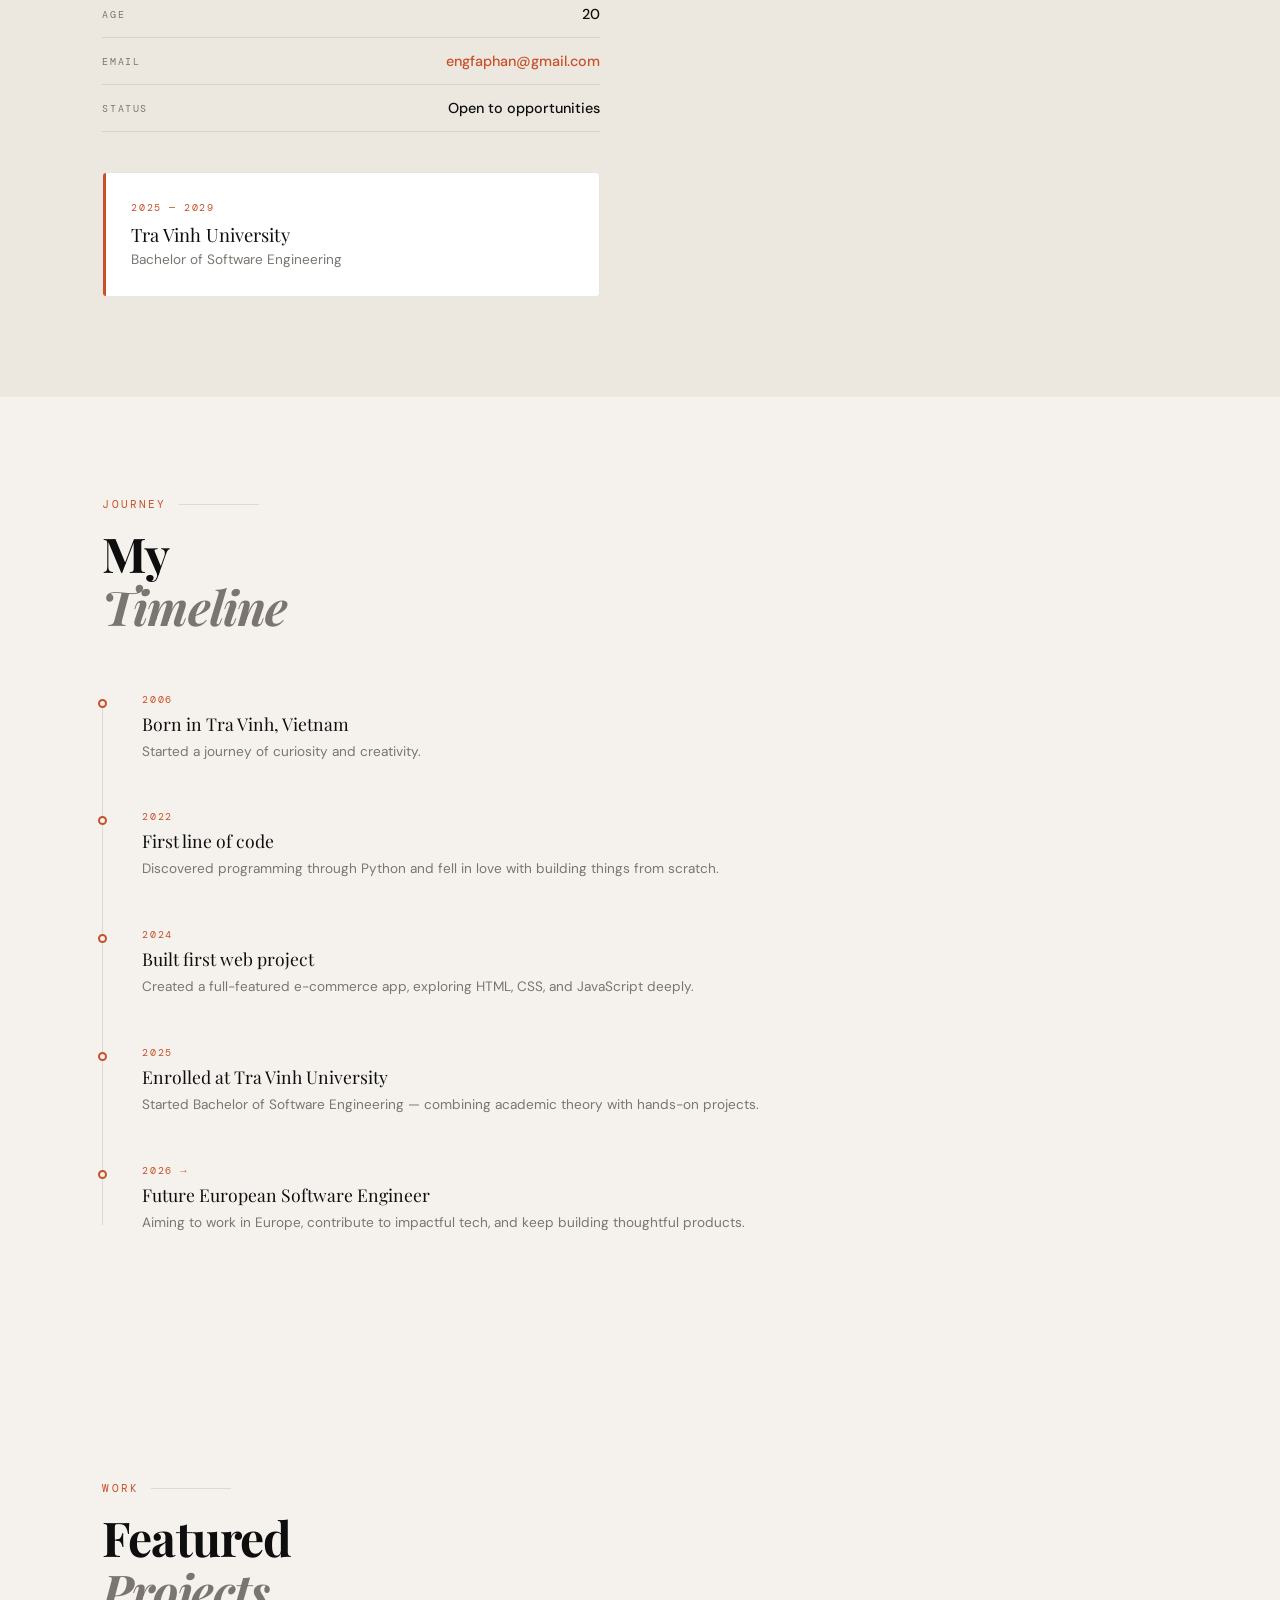
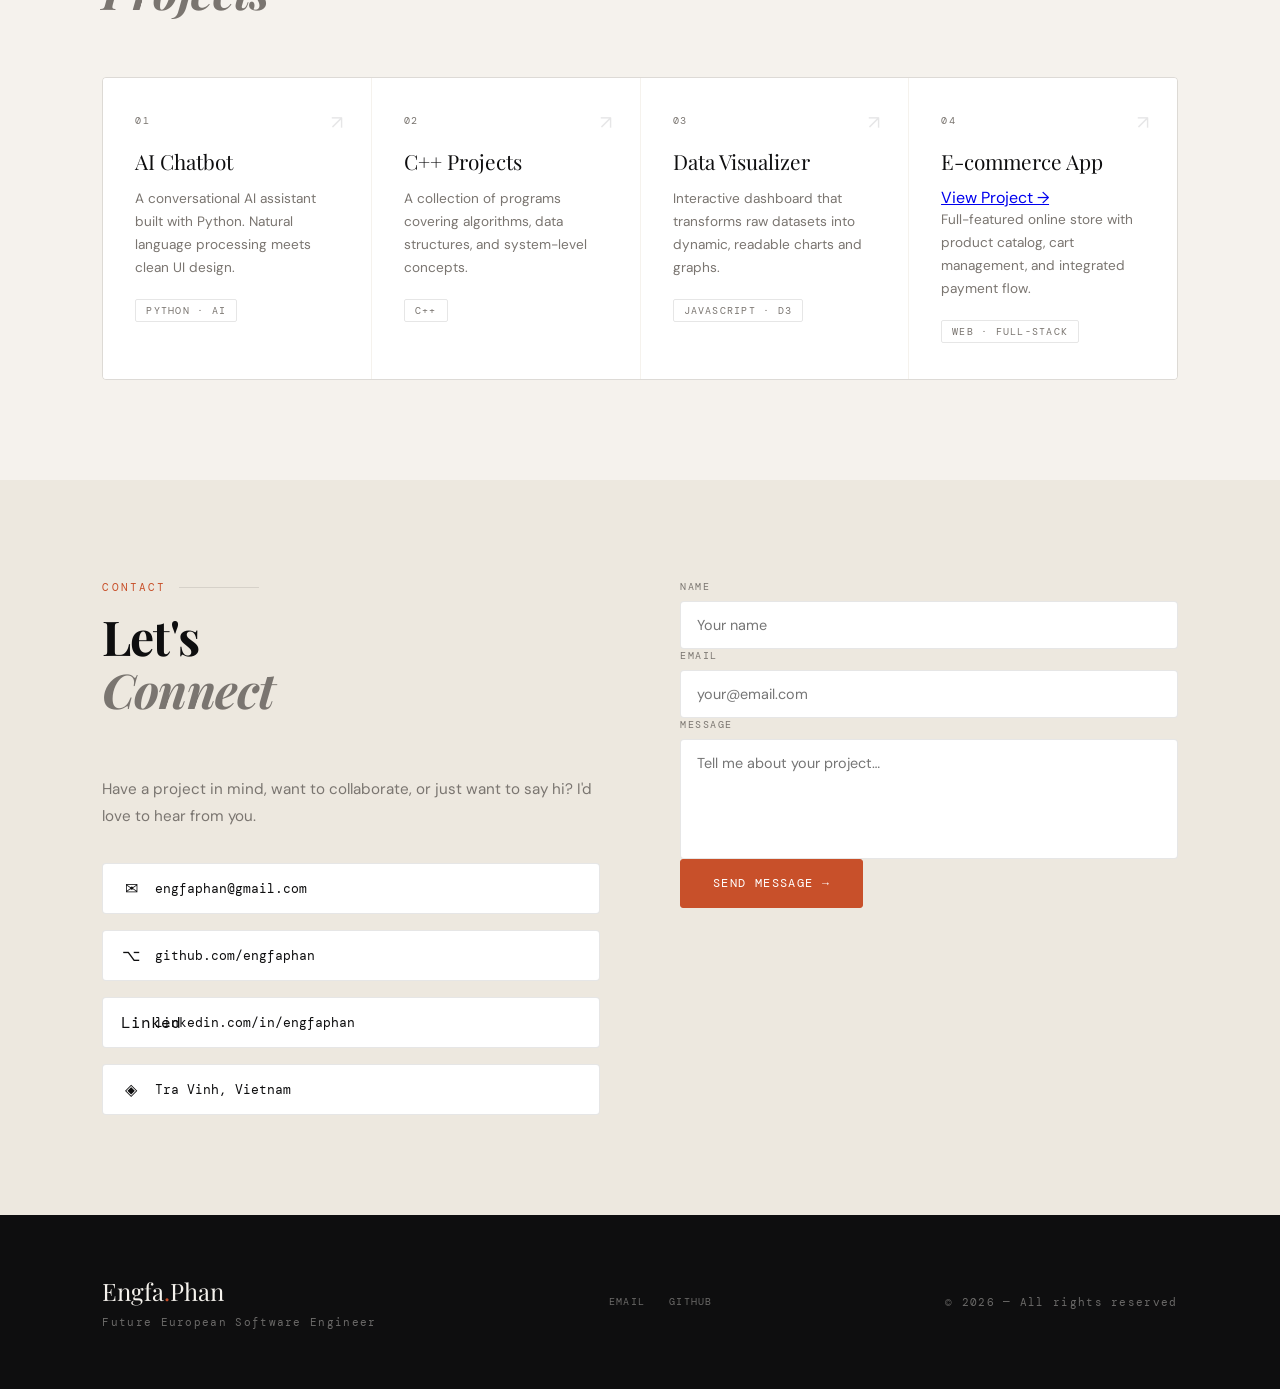
==== commit 5669779f: "Add Lecturer's Feedback Book + page list panel" ====
--- a/templates/index.html
+++ b/templates/index.html
@@ -3,7 +3,6 @@
   <head>
     <meta charset="utf-8" />
     <meta name="viewport" content="width=device-width, initial-scale=1.0" />
-    <link rel="index" href="indexbook.html" />
     <title>Engfa Phan — Software Engineer</title>
     <meta
       name="description"
@@ -1068,6 +1067,48 @@
           color: var(--muted);
           line-height: 1.6;
         }
+        .book-link {
+          display: flex;
+          align-items: center;
+          gap: 1rem;
+          margin-top: 1.5rem;
+          padding: 1rem 1.25rem;
+          text-decoration: none;
+          border: 1px solid #c8a96e;
+          border-radius: transparent;
+          cursor: pointer;
+          transition:
+            background 0.2s,
+            transform 0.15s,
+            box-shadow 0.15s;
+
+          box-shadow: 0 4px 12px rgba(200, 169, 110, 0.15);
+        }
+        .book-link:hover {
+          background: rgba(200, 169, 110, 0.06);
+          transform: translateY(-2px);
+          box-shadow: 0 8px 20px rgba(200, 169, 110, 0.25);
+        }
+        .book-link:active {
+          transform: translateY(1px);
+          box-shadow: 0 2px 6px rgba(200, 169, 110, 0.1);
+        }
+        .book-link-title {
+          font-size: 12px;
+          letter-spacing: 3px;
+          color: #c8a96e;
+          text-transform: uppercase;
+          font-family: "Josefin Sans", sans-serif;
+        }
+        .book-link-arrow {
+          margin-left: auto;
+          color: #c8a96e;
+          font-size: 18px;
+          transition: transform 0.2s;
+        }
+        .book-link:hover .book-link-arrow {
+          transform: translateY(5px);
+        }
       }
     </style>
     <script src="https://cdn.jsdelivr.net/npm/@emailjs/browser@4/dist/email.min.js"></script>
@@ -1076,6 +1117,11 @@
     </script>
   </head>
   <body>
+    <!--link book-->
+    <a href="indexbook.html" class="book-link"> ✦Teacher Evaluation Book </a>
+    <span class="book-link-title">📖 Lecturer's Feedback Book </span>
+    <span class="book-link-sub">Comments & instructor's signature</span>
+    <span class="book-link-arrow">→</span>
     <!-- CURSOR -->
     <div id="cursor"></div>
     <div id="cursor-trail"></div>
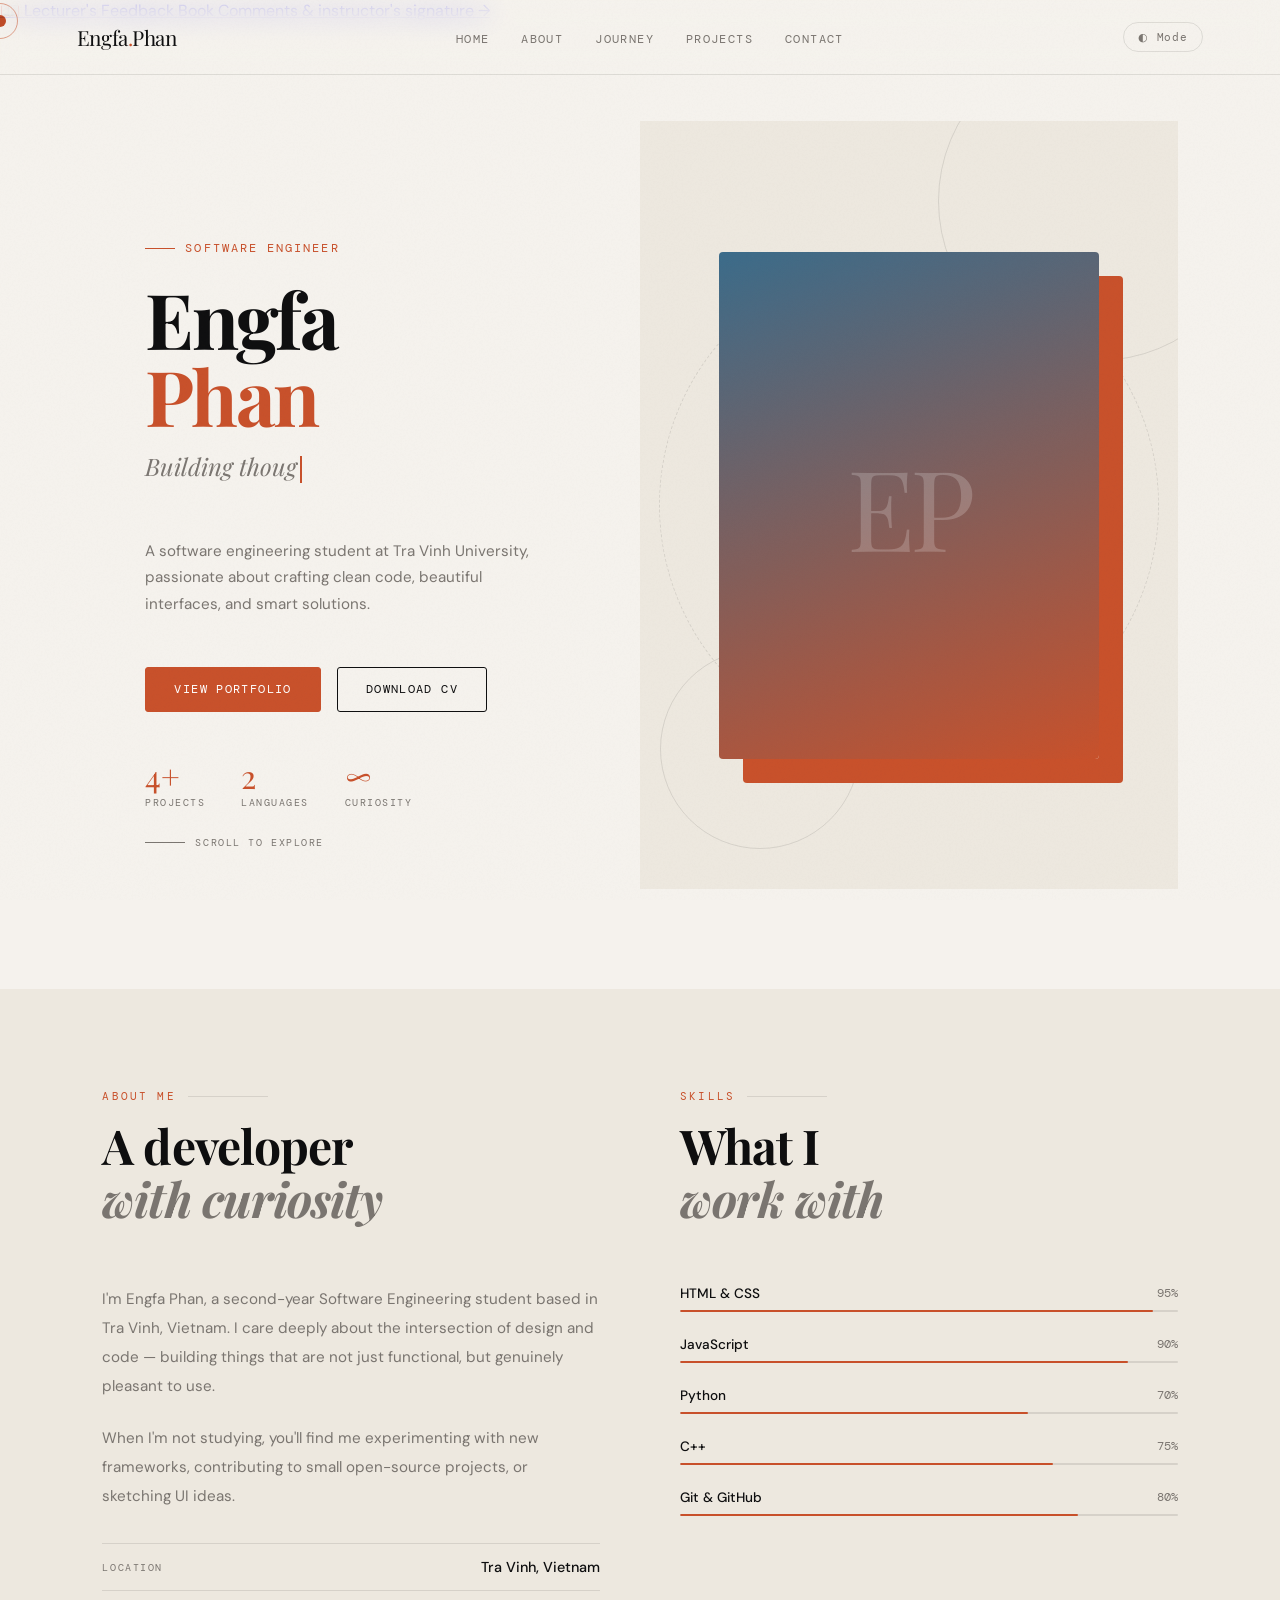
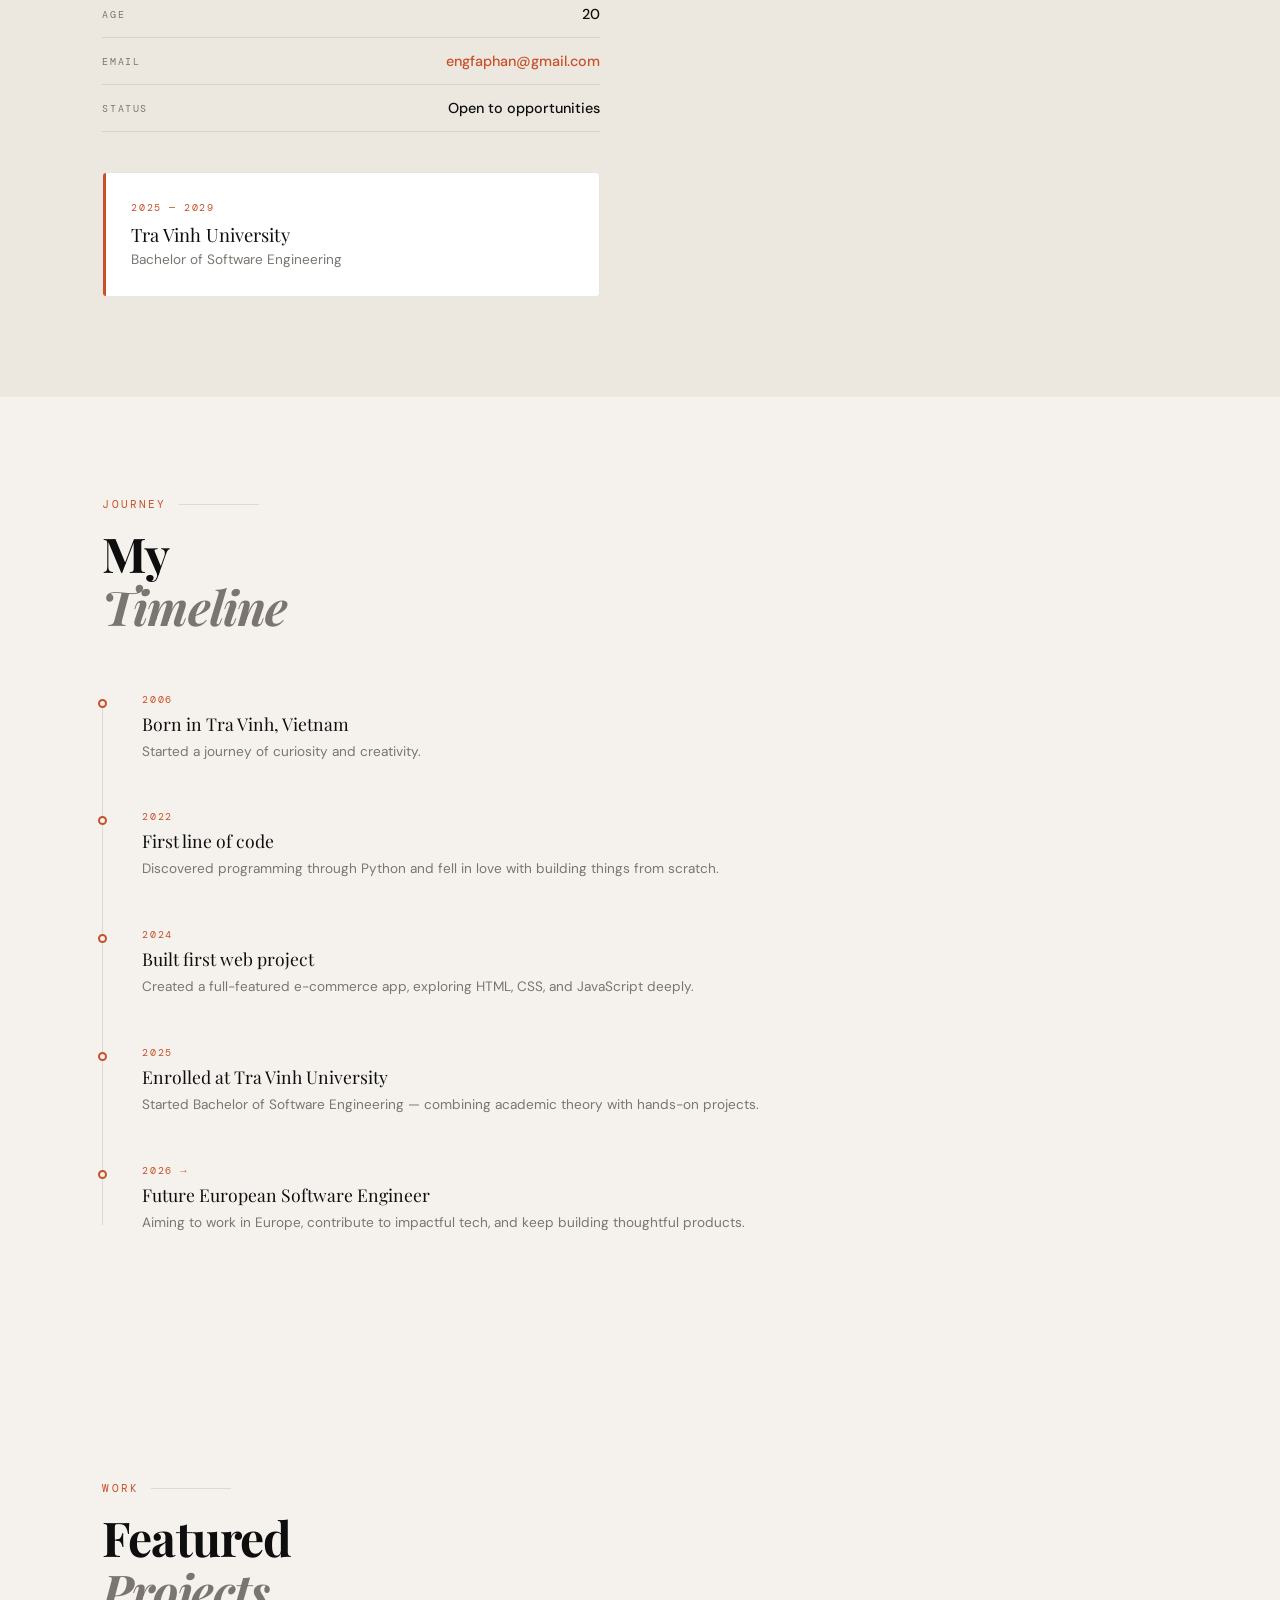
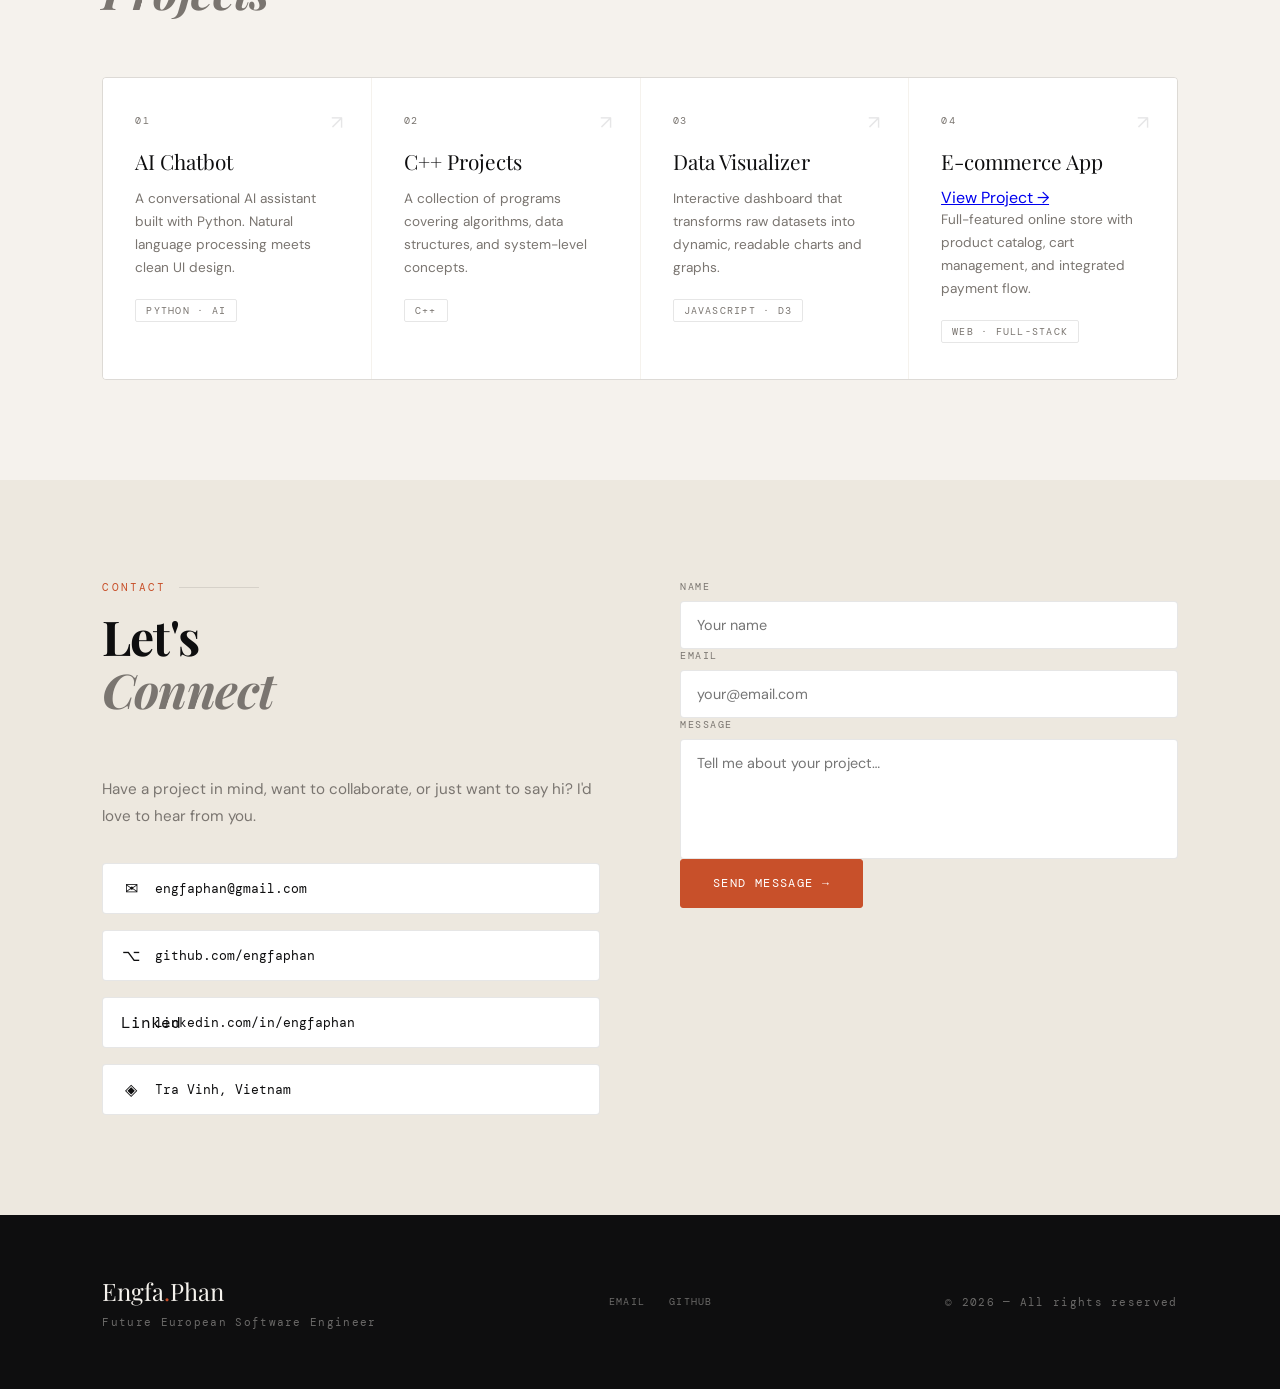
==== commit e5862c8f: "Fix book link" ====
--- a/templates/index.html
+++ b/templates/index.html
@@ -1118,10 +1118,11 @@
   </head>
   <body>
     <!--link book-->
-    <a href="indexbook.html" class="book-link"> ✦Teacher Evaluation Book </a>
-    <span class="book-link-title">📖 Lecturer's Feedback Book </span>
-    <span class="book-link-sub">Comments & instructor's signature</span>
-    <span class="book-link-arrow">→</span>
+    <a href="quest%20book/indexbook.html" class="book-link">
+      <span class="book-link-title">📖 Lecturer's Feedback Book</span>
+      <span class="book-link-sub">Comments & instructor's signature</span>
+      <span class="book-link-arrow">→</span>
+    </a>
     <!-- CURSOR -->
     <div id="cursor"></div>
     <div id="cursor-trail"></div>
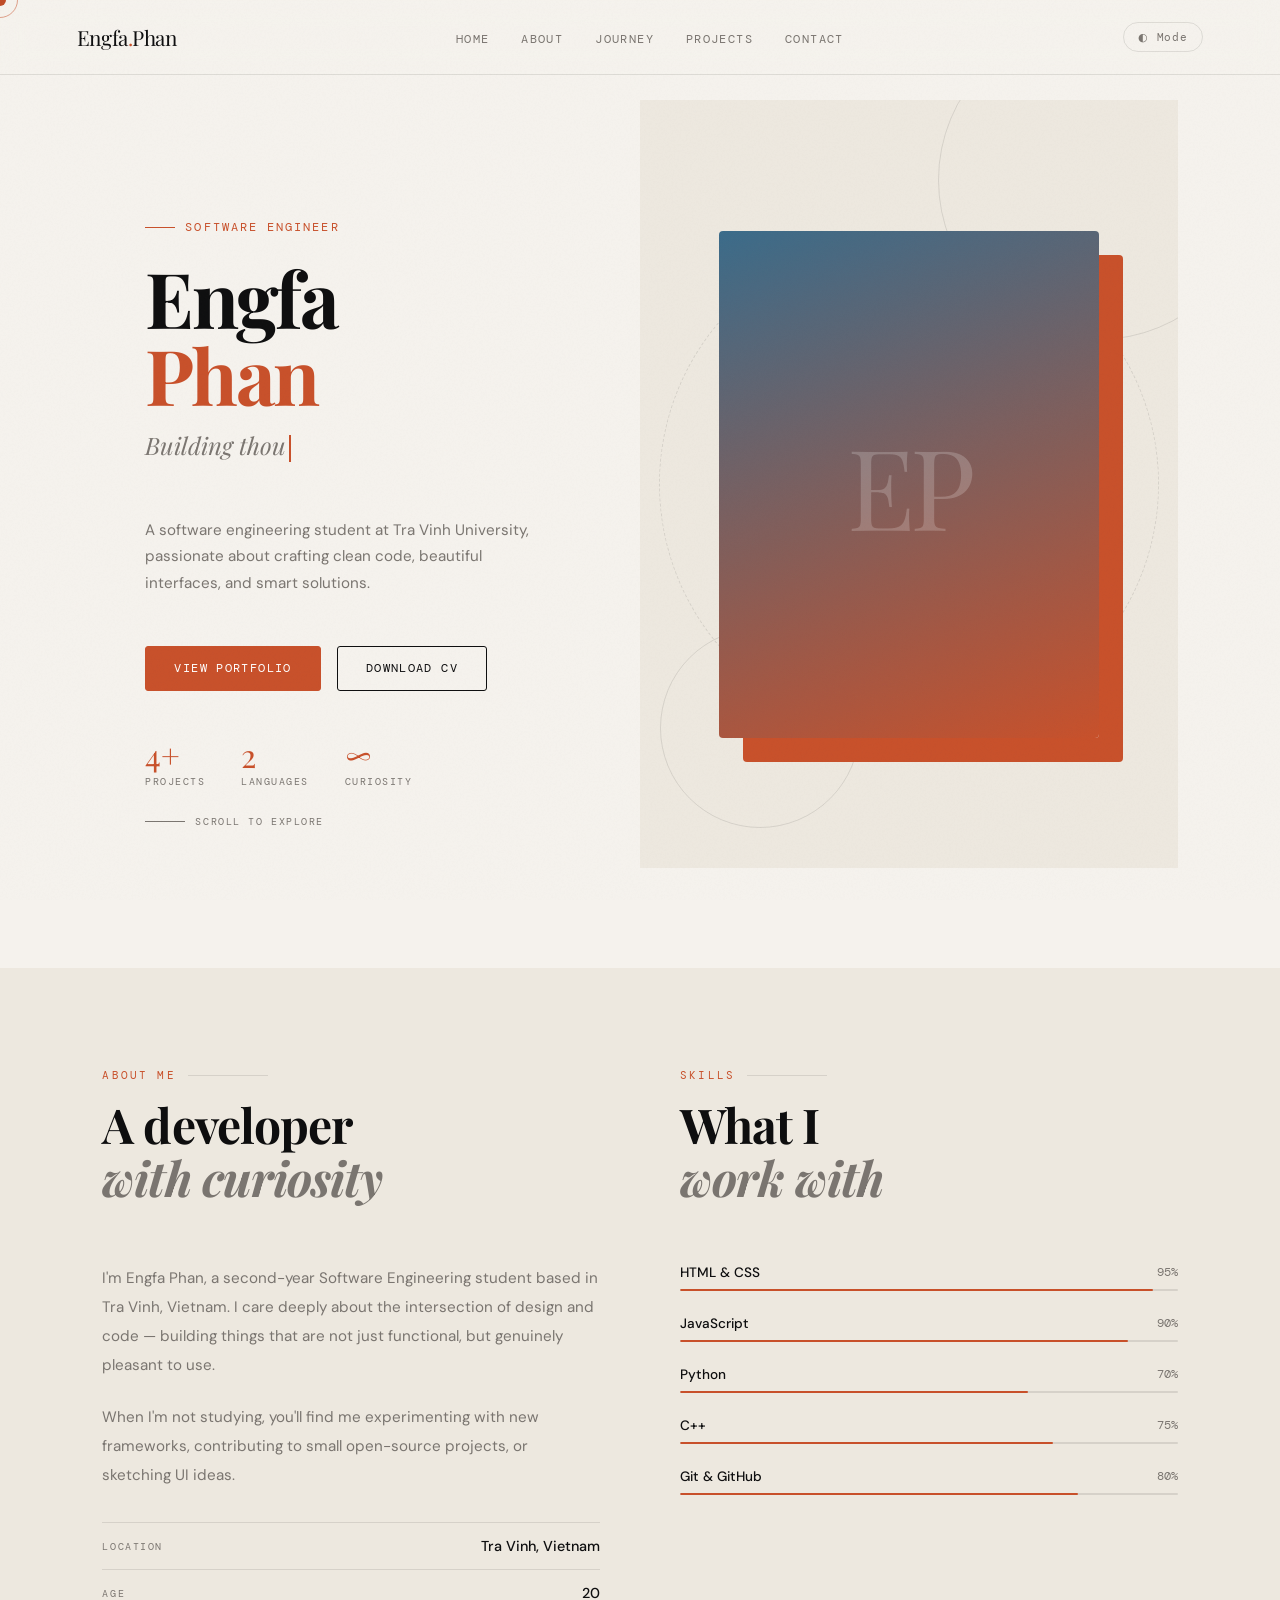
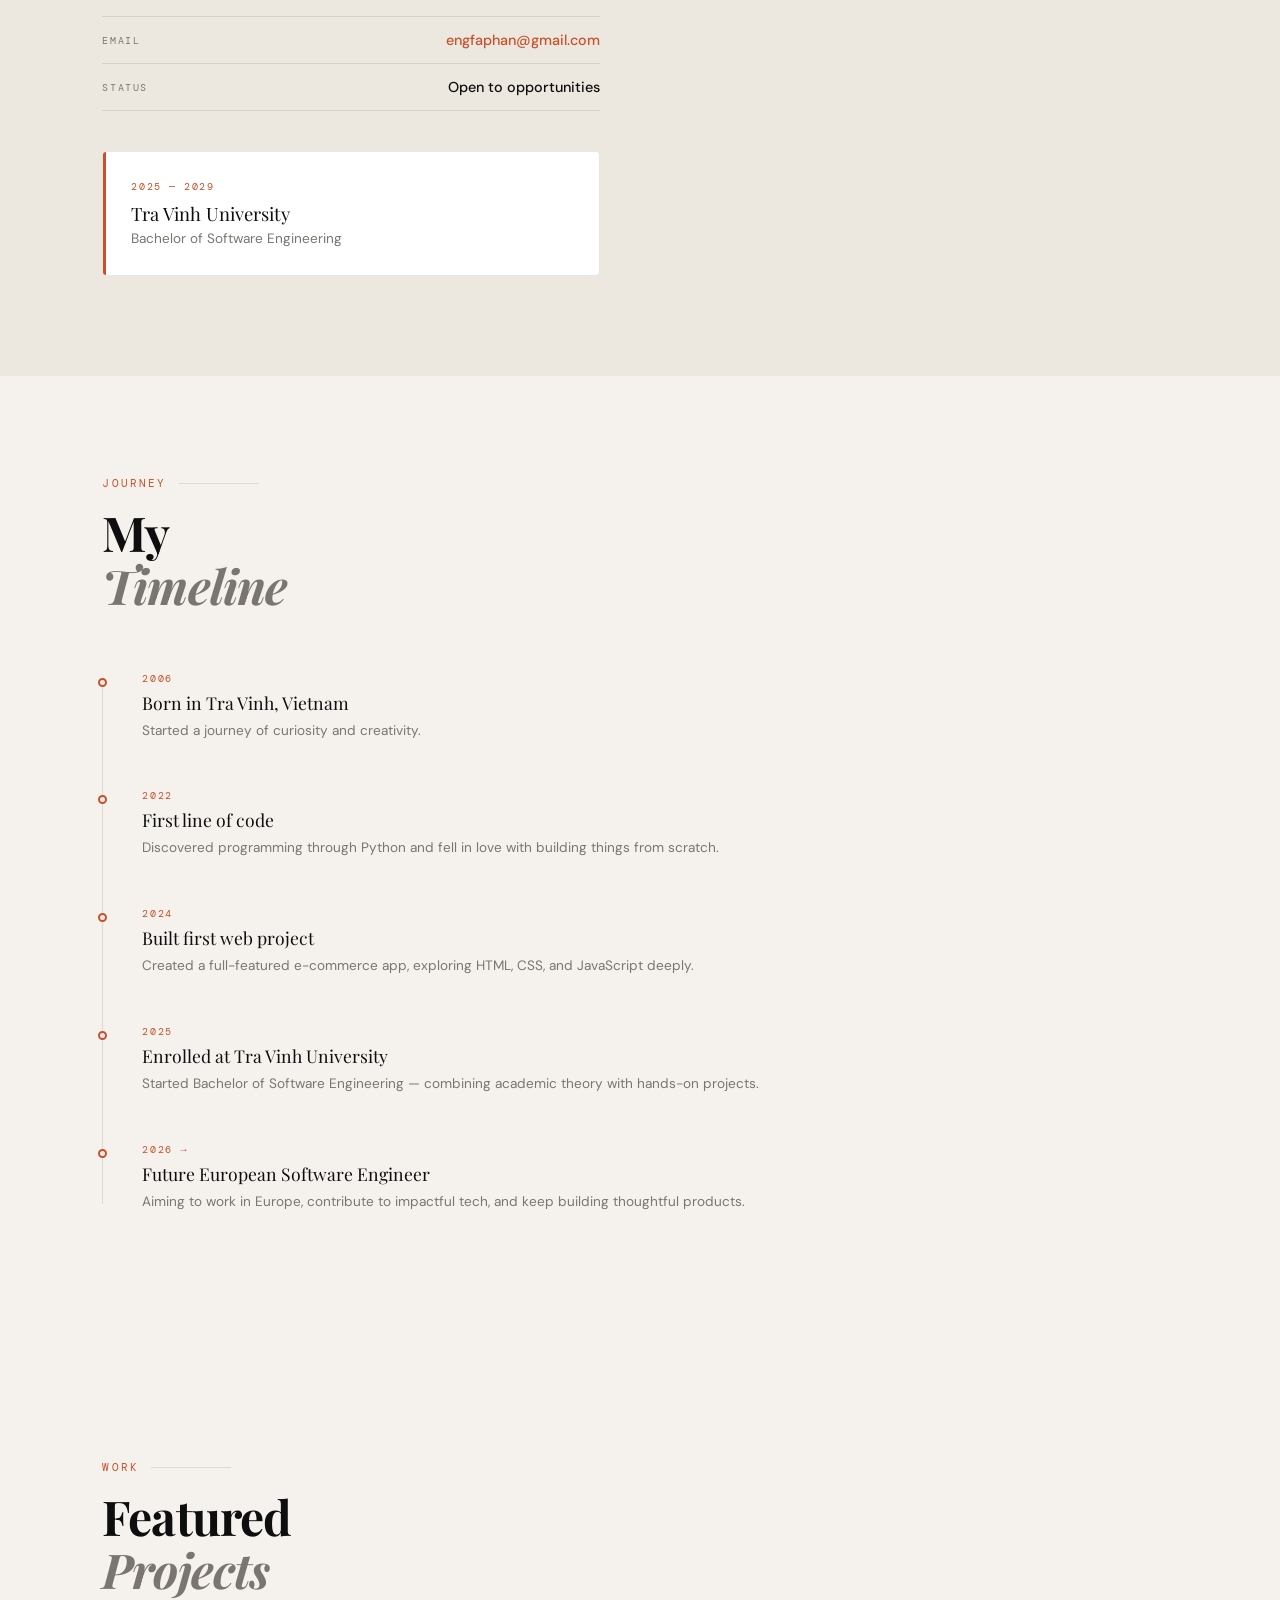
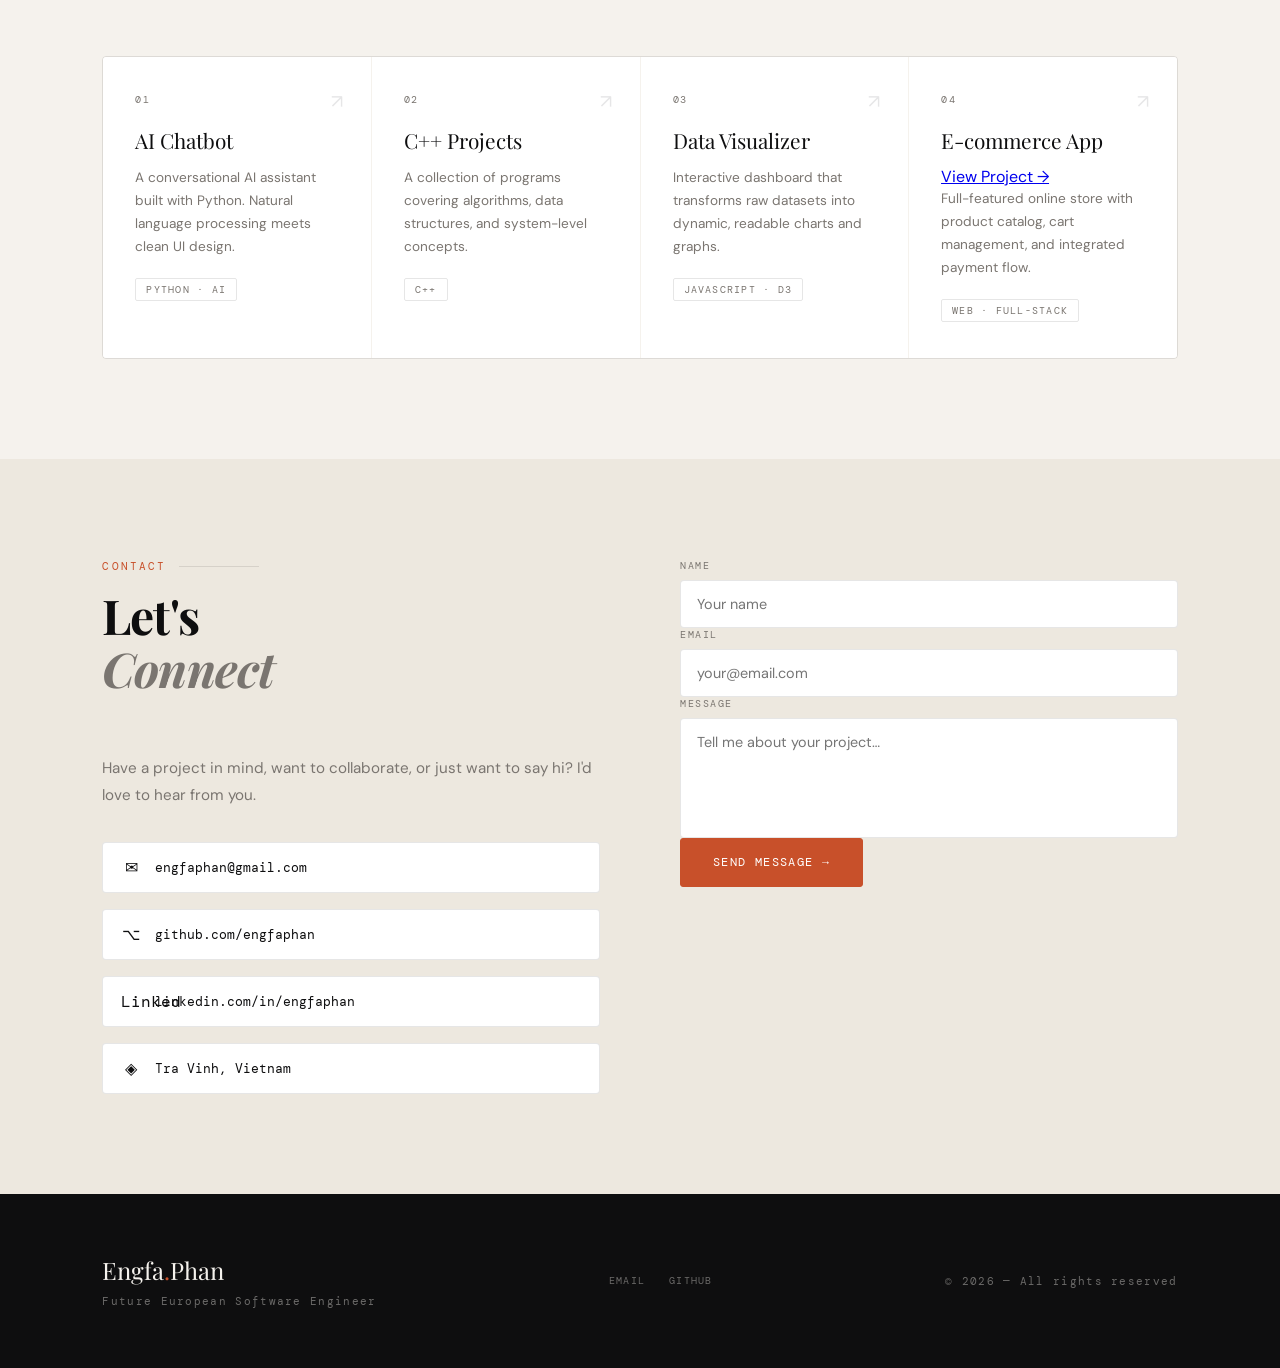
==== commit dd758f6d: "Fix book link" ====
--- a/templates/index.html
+++ b/templates/index.html
@@ -967,6 +967,51 @@
         opacity: 1;
         transform: none;
       }
+      .book-link {
+        display: flex;
+        align-items: center;
+        gap: 1rem;
+        margin-top: 1.5rem;
+        padding: 1rem 1.25rem;
+        text-decoration: none;
+        border: 1px solid #c8a96e;
+        border-radius: 4px;
+        background: transparent;
+        cursor: none;
+        transition:
+          background 0.2s,
+          transform 0.15s,
+          box-shadow 0.15s;
+        box-shadow: 0 4px 12px rgba(200, 169, 110, 0.15);
+      }
+      .book-link:hover {
+        background: rgba(200, 169, 110, 0.06);
+        transform: translateY(-2px);
+        box-shadow: 0 8px 20px rgba(200, 169, 110, 0.25);
+      }
+      .book-link:active {
+        transform: translateY(1px);
+      }
+      .book-link-title {
+        font-size: 12px;
+        letter-spacing: 3px;
+        color: #c8a96e;
+        text-transform: uppercase;
+      }
+      .book-link-sub {
+        font-size: 10px;
+        letter-spacing: 2px;
+        color: #8a7a6a;
+      }
+      .book-link-arrow {
+        margin-left: auto;
+        color: #c8a96e;
+        font-size: 18px;
+        transition: transform 0.2s;
+      }
+      .book-link:hover .book-link-arrow {
+        transform: translateX(5px);
+      }
 
       /* ── RESPONSIVE ── */
       @media (max-width: 768px) {
@@ -1067,48 +1112,6 @@
           color: var(--muted);
           line-height: 1.6;
         }
-        .book-link {
-          display: flex;
-          align-items: center;
-          gap: 1rem;
-          margin-top: 1.5rem;
-          padding: 1rem 1.25rem;
-          text-decoration: none;
-          border: 1px solid #c8a96e;
-          border-radius: transparent;
-          cursor: pointer;
-          transition:
-            background 0.2s,
-            transform 0.15s,
-            box-shadow 0.15s;
-
-          box-shadow: 0 4px 12px rgba(200, 169, 110, 0.15);
-        }
-        .book-link:hover {
-          background: rgba(200, 169, 110, 0.06);
-          transform: translateY(-2px);
-          box-shadow: 0 8px 20px rgba(200, 169, 110, 0.25);
-        }
-        .book-link:active {
-          transform: translateY(1px);
-          box-shadow: 0 2px 6px rgba(200, 169, 110, 0.1);
-        }
-        .book-link-title {
-          font-size: 12px;
-          letter-spacing: 3px;
-          color: #c8a96e;
-          text-transform: uppercase;
-          font-family: "Josefin Sans", sans-serif;
-        }
-        .book-link-arrow {
-          margin-left: auto;
-          color: #c8a96e;
-          font-size: 18px;
-          transition: transform 0.2s;
-        }
-        .book-link:hover .book-link-arrow {
-          transform: translateY(5px);
-        }
       }
     </style>
     <script src="https://cdn.jsdelivr.net/npm/@emailjs/browser@4/dist/email.min.js"></script>
@@ -1117,12 +1120,6 @@
     </script>
   </head>
   <body>
-    <!--link book-->
-    <a href="quest%20book/indexbook.html" class="book-link">
-      <span class="book-link-title">📖 Lecturer's Feedback Book</span>
-      <span class="book-link-sub">Comments & instructor's signature</span>
-      <span class="book-link-arrow">→</span>
-    </a>
     <!-- CURSOR -->
     <div id="cursor"></div>
     <div id="cursor-trail"></div>
@@ -1303,6 +1300,13 @@
             </div>
             <div class="skill-track">
               <div class="skill-fill" data-w="80"></div>
+              <a href="quest%20book/indexbook.html" class="book link">
+                <span class="book-link-title">📖 Lecturer's Feedback Book</span>
+                <span class="book-link-sub"
+                  >Comments & instructor's signature</span
+                >
+                <span class="book-link-arrow">→</span>
+              </a>
             </div>
           </div>
         </div>
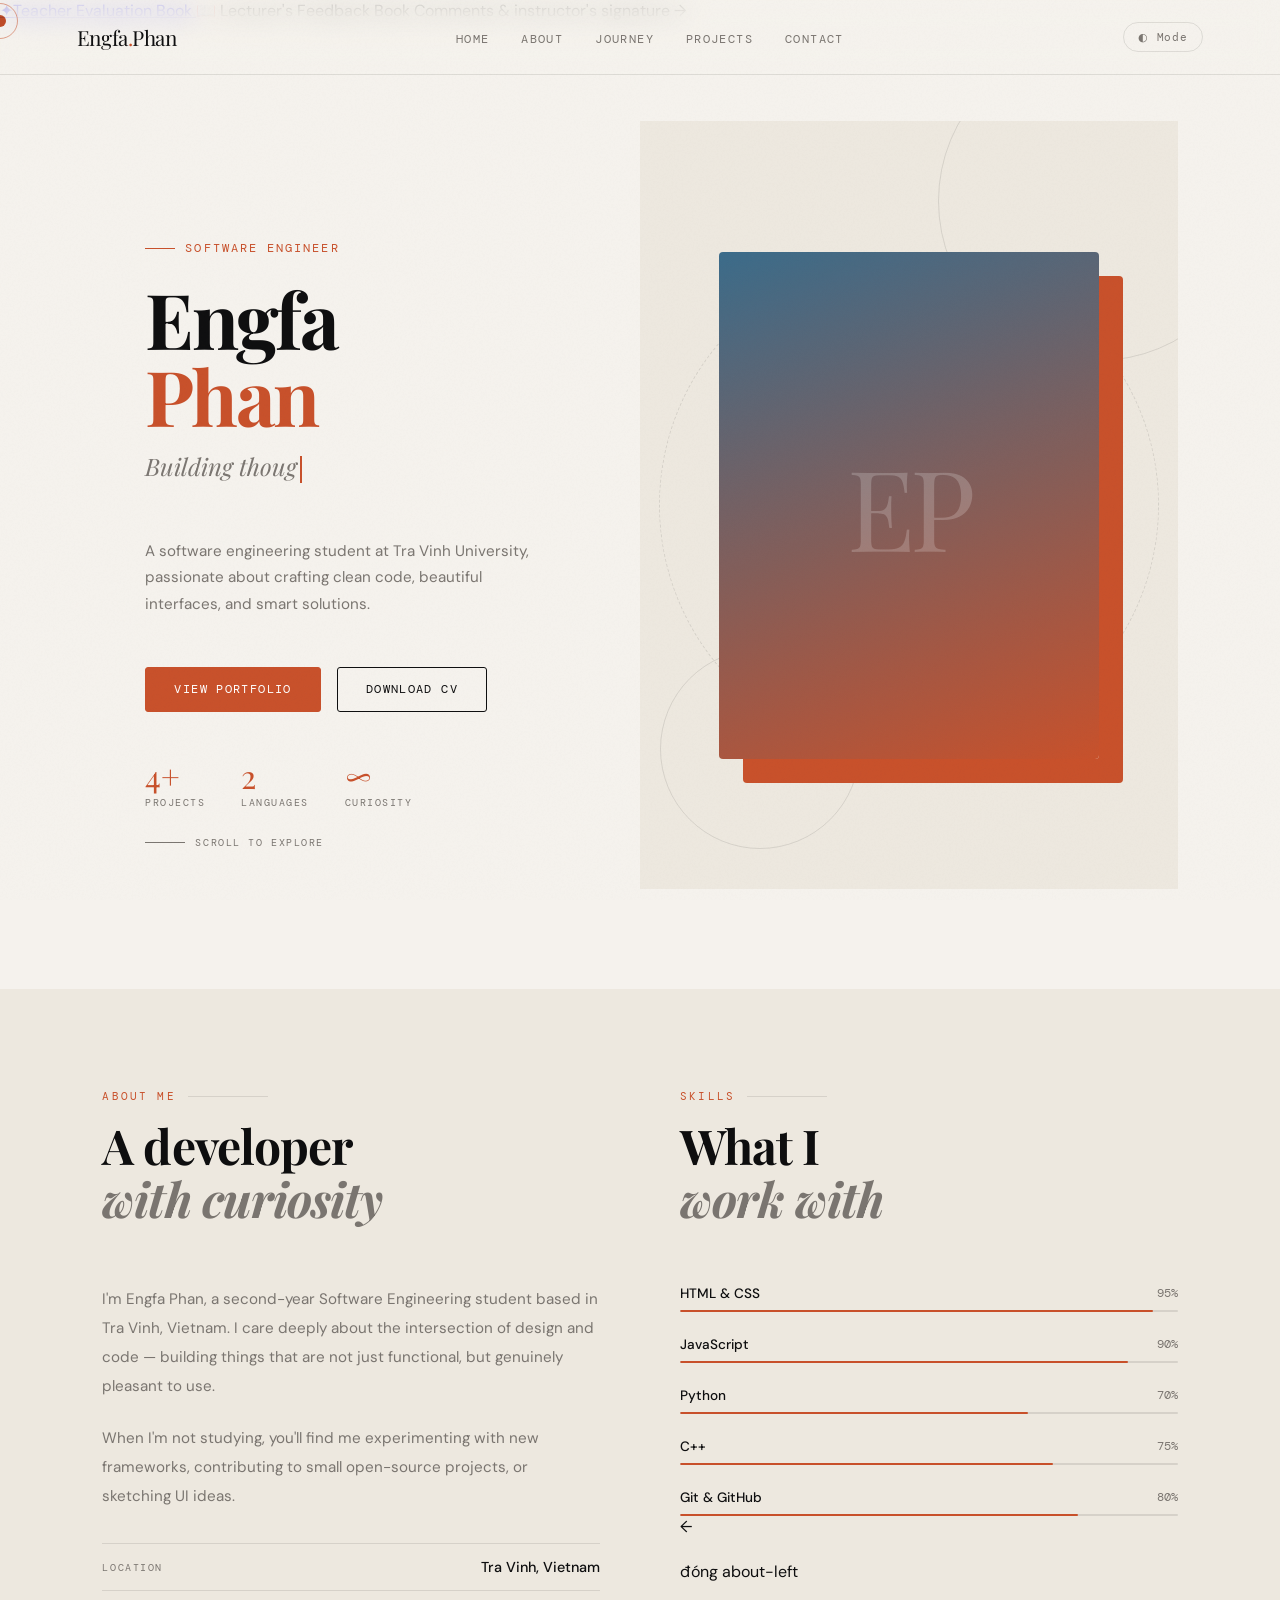
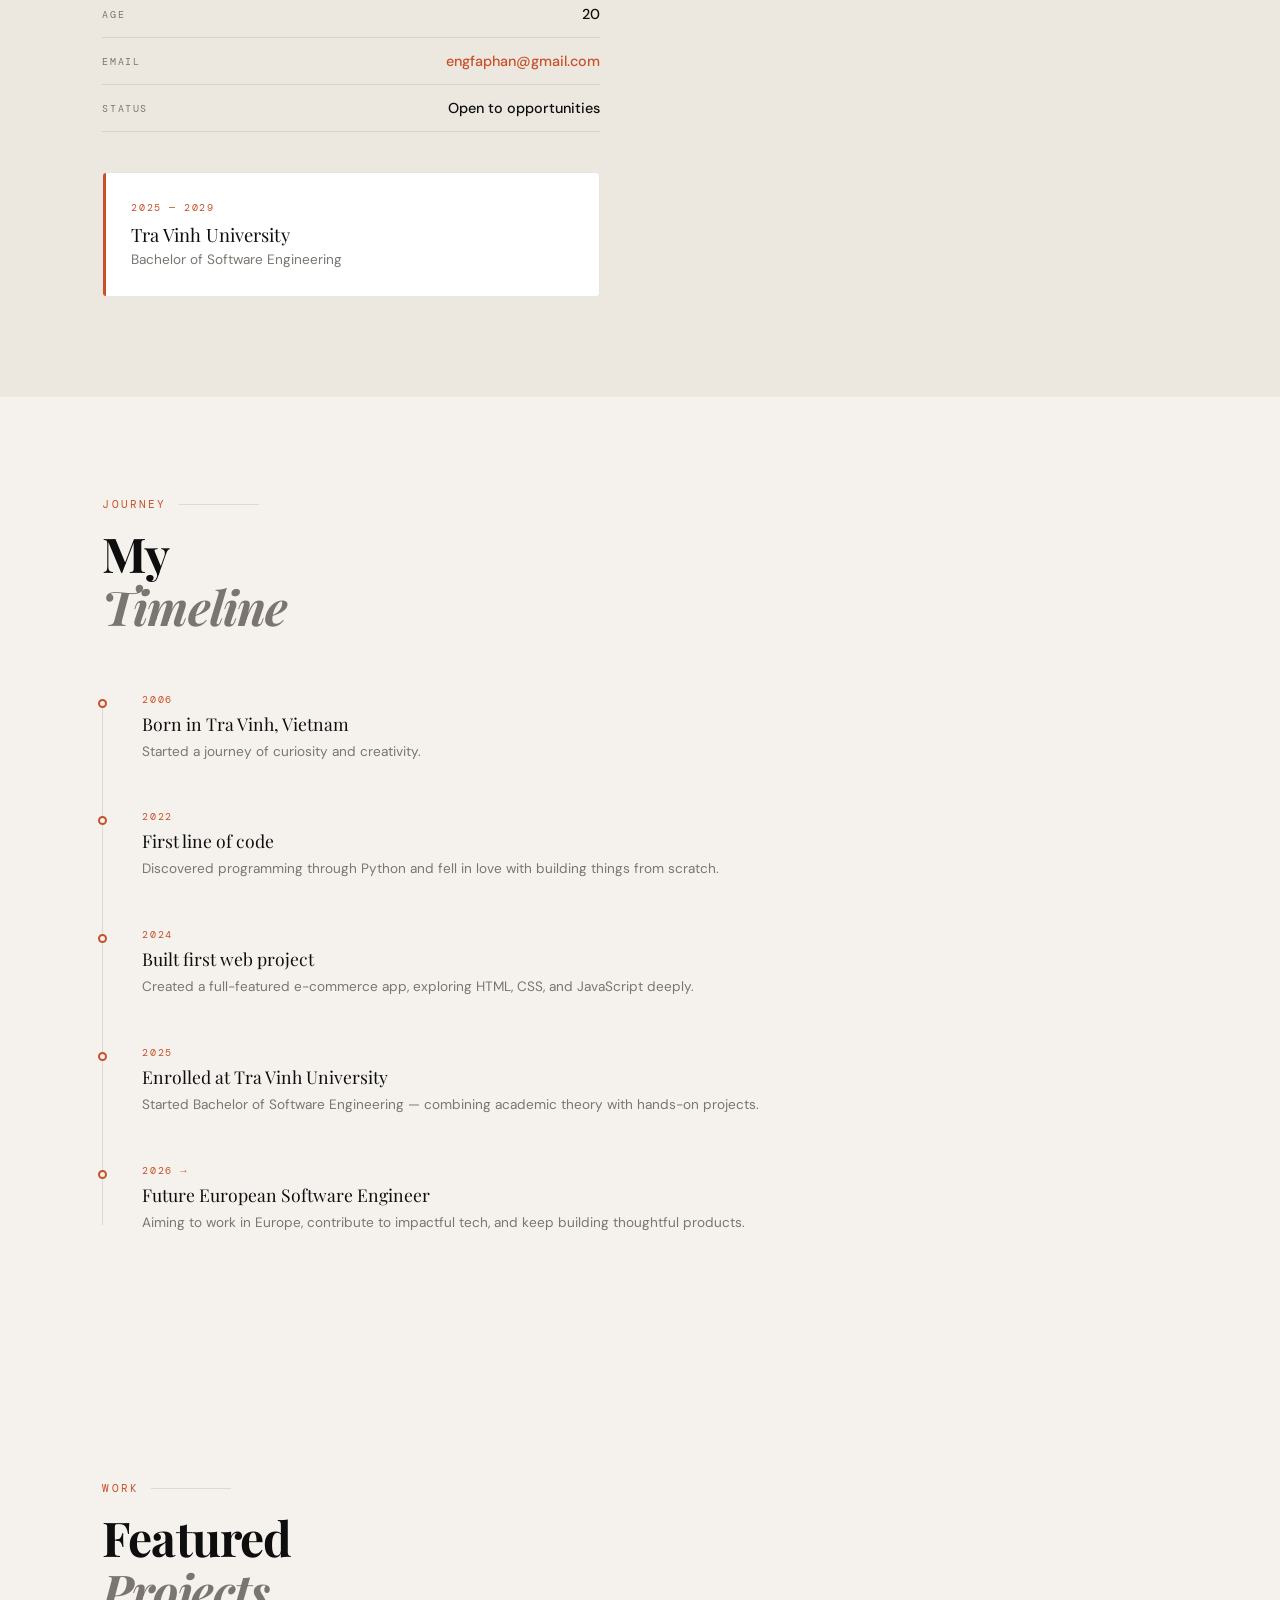
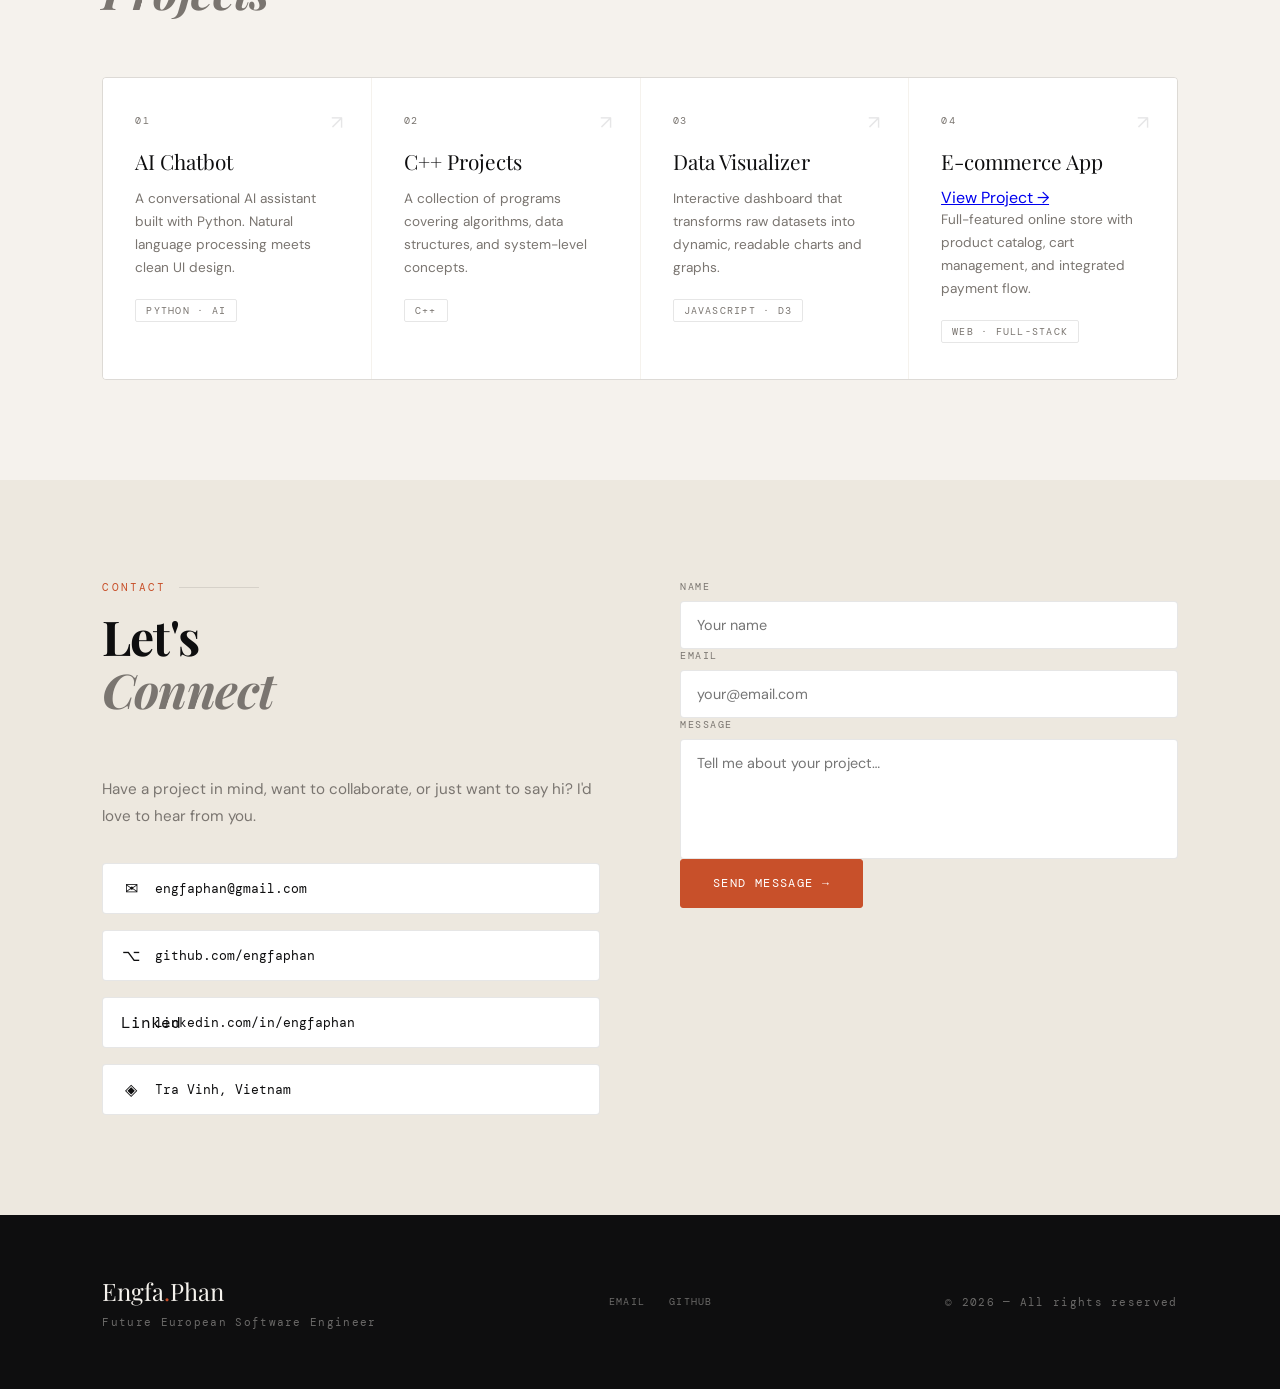
==== commit 6a9ca633: "xoa folder templates trung lap" ====
--- a/templates/index.html
+++ b/templates/index.html
@@ -967,51 +967,6 @@
         opacity: 1;
         transform: none;
       }
-      .book-link {
-        display: flex;
-        align-items: center;
-        gap: 1rem;
-        margin-top: 1.5rem;
-        padding: 1rem 1.25rem;
-        text-decoration: none;
-        border: 1px solid #c8a96e;
-        border-radius: 4px;
-        background: transparent;
-        cursor: none;
-        transition:
-          background 0.2s,
-          transform 0.15s,
-          box-shadow 0.15s;
-        box-shadow: 0 4px 12px rgba(200, 169, 110, 0.15);
-      }
-      .book-link:hover {
-        background: rgba(200, 169, 110, 0.06);
-        transform: translateY(-2px);
-        box-shadow: 0 8px 20px rgba(200, 169, 110, 0.25);
-      }
-      .book-link:active {
-        transform: translateY(1px);
-      }
-      .book-link-title {
-        font-size: 12px;
-        letter-spacing: 3px;
-        color: #c8a96e;
-        text-transform: uppercase;
-      }
-      .book-link-sub {
-        font-size: 10px;
-        letter-spacing: 2px;
-        color: #8a7a6a;
-      }
-      .book-link-arrow {
-        margin-left: auto;
-        color: #c8a96e;
-        font-size: 18px;
-        transition: transform 0.2s;
-      }
-      .book-link:hover .book-link-arrow {
-        transform: translateX(5px);
-      }
 
       /* ── RESPONSIVE ── */
       @media (max-width: 768px) {
@@ -1112,6 +1067,7 @@
           color: var(--muted);
           line-height: 1.6;
         }
+        
       }
     </style>
     <script src="https://cdn.jsdelivr.net/npm/@emailjs/browser@4/dist/email.min.js"></script>
@@ -1120,6 +1076,11 @@
     </script>
   </head>
   <body>
+    <!--link book-->
+    <a href="indexbook.html" class="book-link"> ✦Teacher Evaluation Book </a>
+    <span class="book-link-title">📖 Lecturer's Feedback Book </span>
+    <span class="book-link-sub">Comments & instructor's signature</span>
+    <span class="book-link-arrow">→</span>
     <!-- CURSOR -->
     <div id="cursor"></div>
     <div id="cursor-trail"></div>
@@ -1300,13 +1261,14 @@
             </div>
             <div class="skill-track">
               <div class="skill-fill" data-w="80"></div>
-              <a href="quest%20book/indexbook.html" class="book link">
-                <span class="book-link-title">📖 Lecturer's Feedback Book</span>
-                <span class="book-link-sub"
-                  >Comments & instructor's signature</span
-                >
-                <span class="book-link-arrow">→</span>
-              </a>
+               <!-- ĐẶT BOOK LINK Ở ĐÂY -->
+      <a href="quest%20book/indexbook.html" class="book-link">
+        <span class="book-link-title">📖 Lecturer's Feedback Book</span>
+        <span class="book-link-sub">Comments & instructor's signature</span>
+        <span class="book-link-arrow">→</span>
+      </a>
+
+    </div>      ← </div> đóng about-left
             </div>
           </div>
         </div>
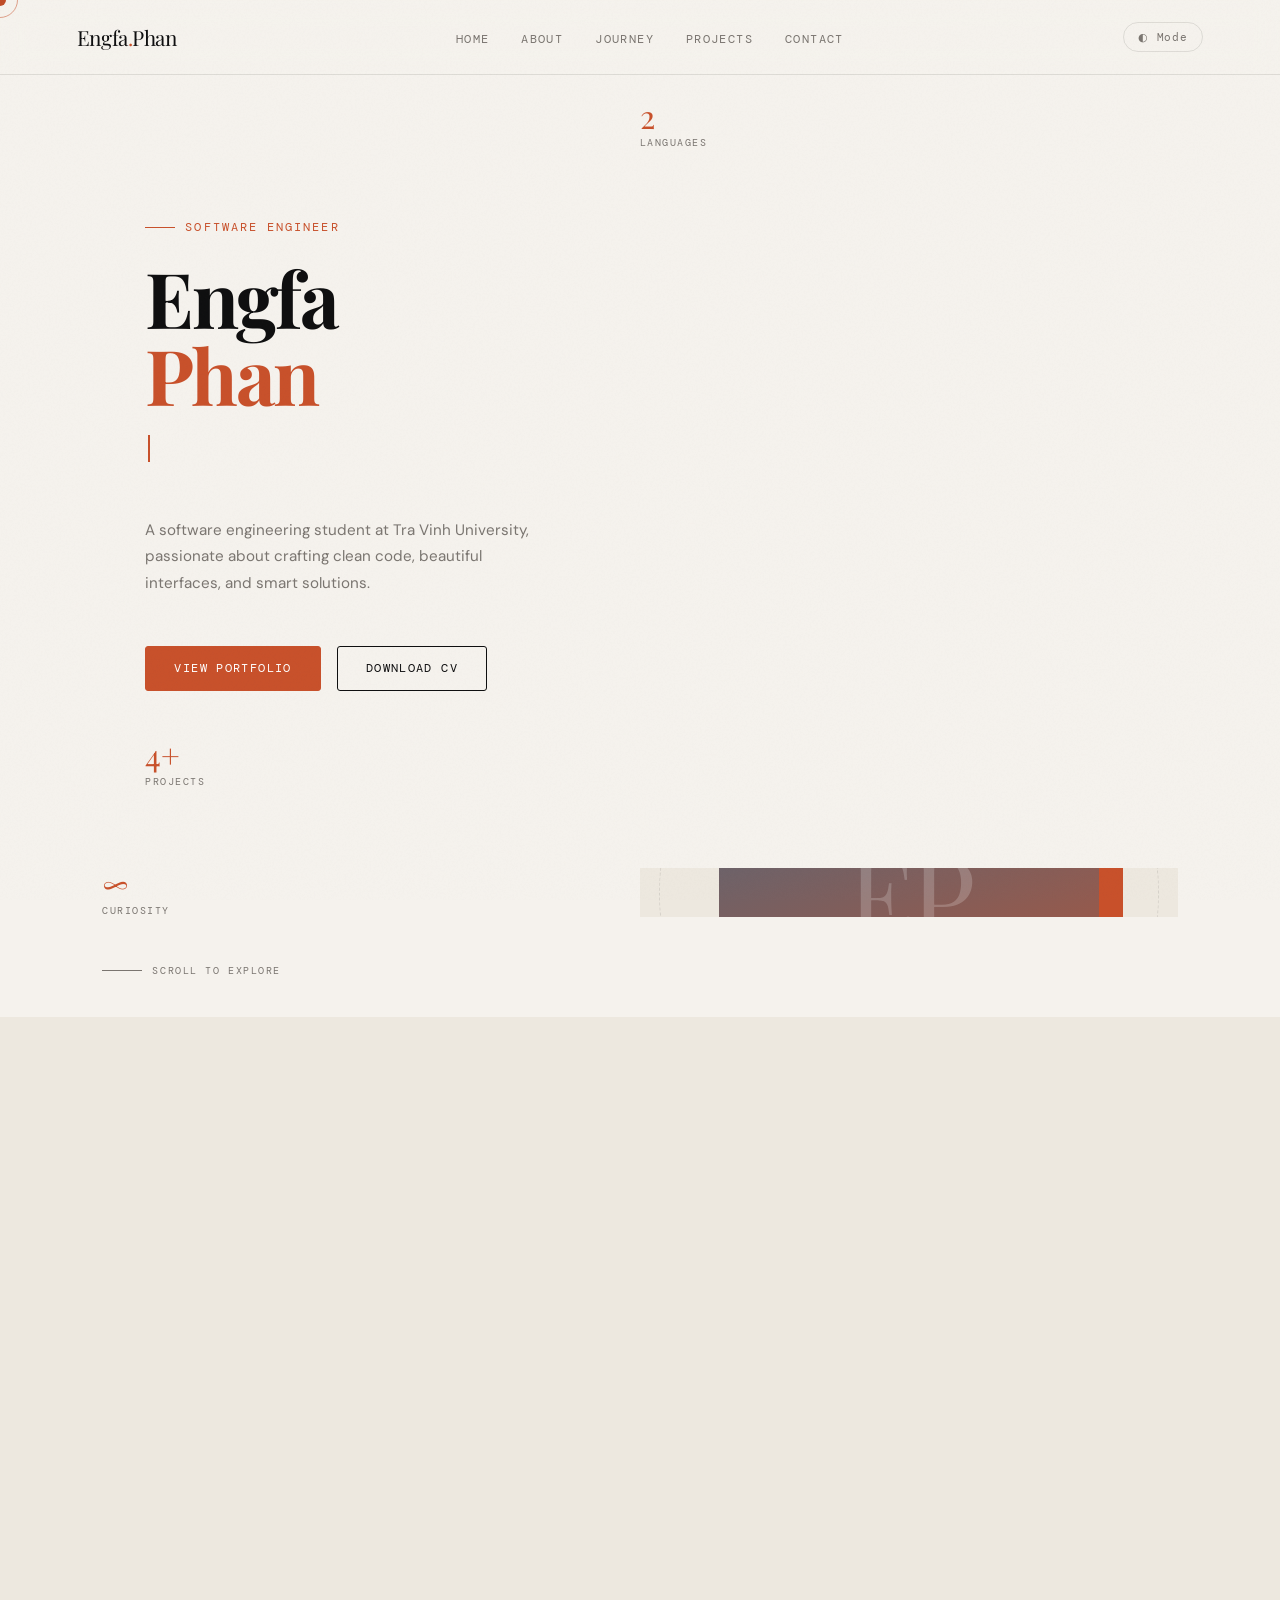
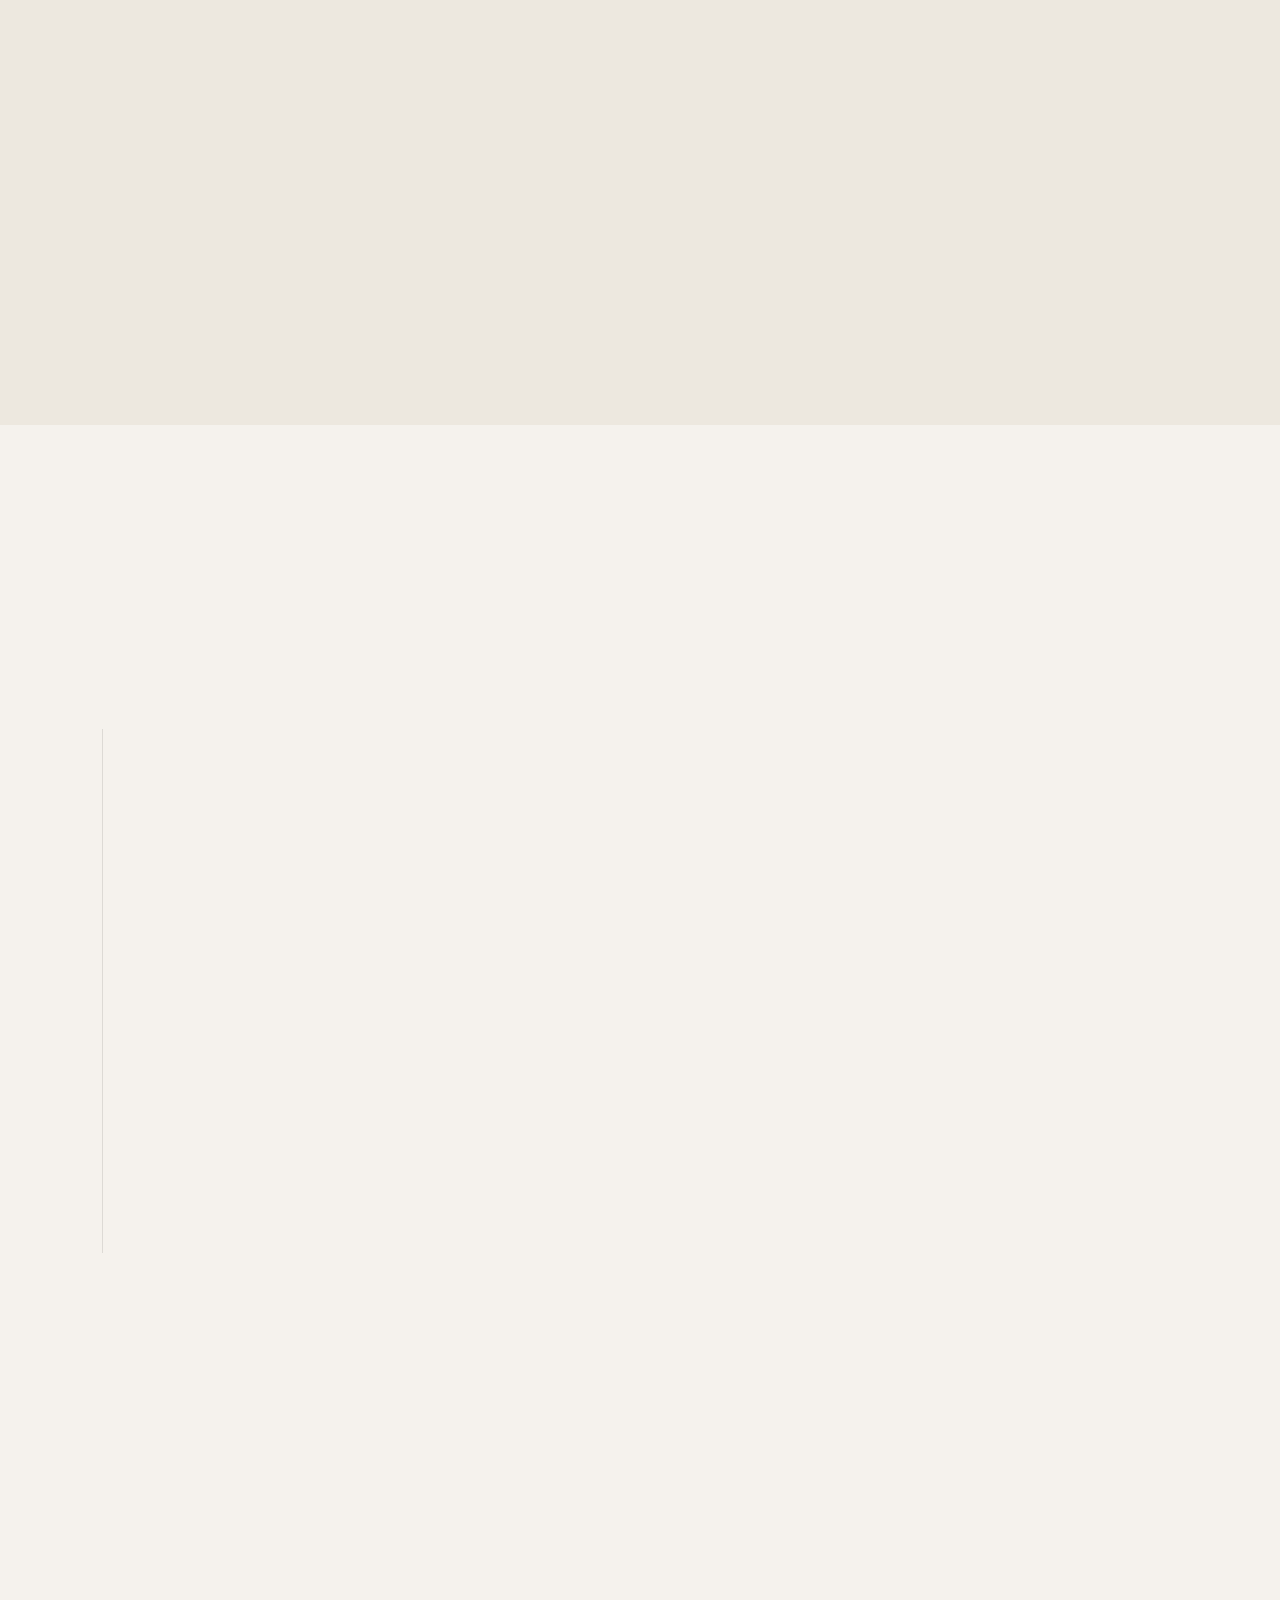
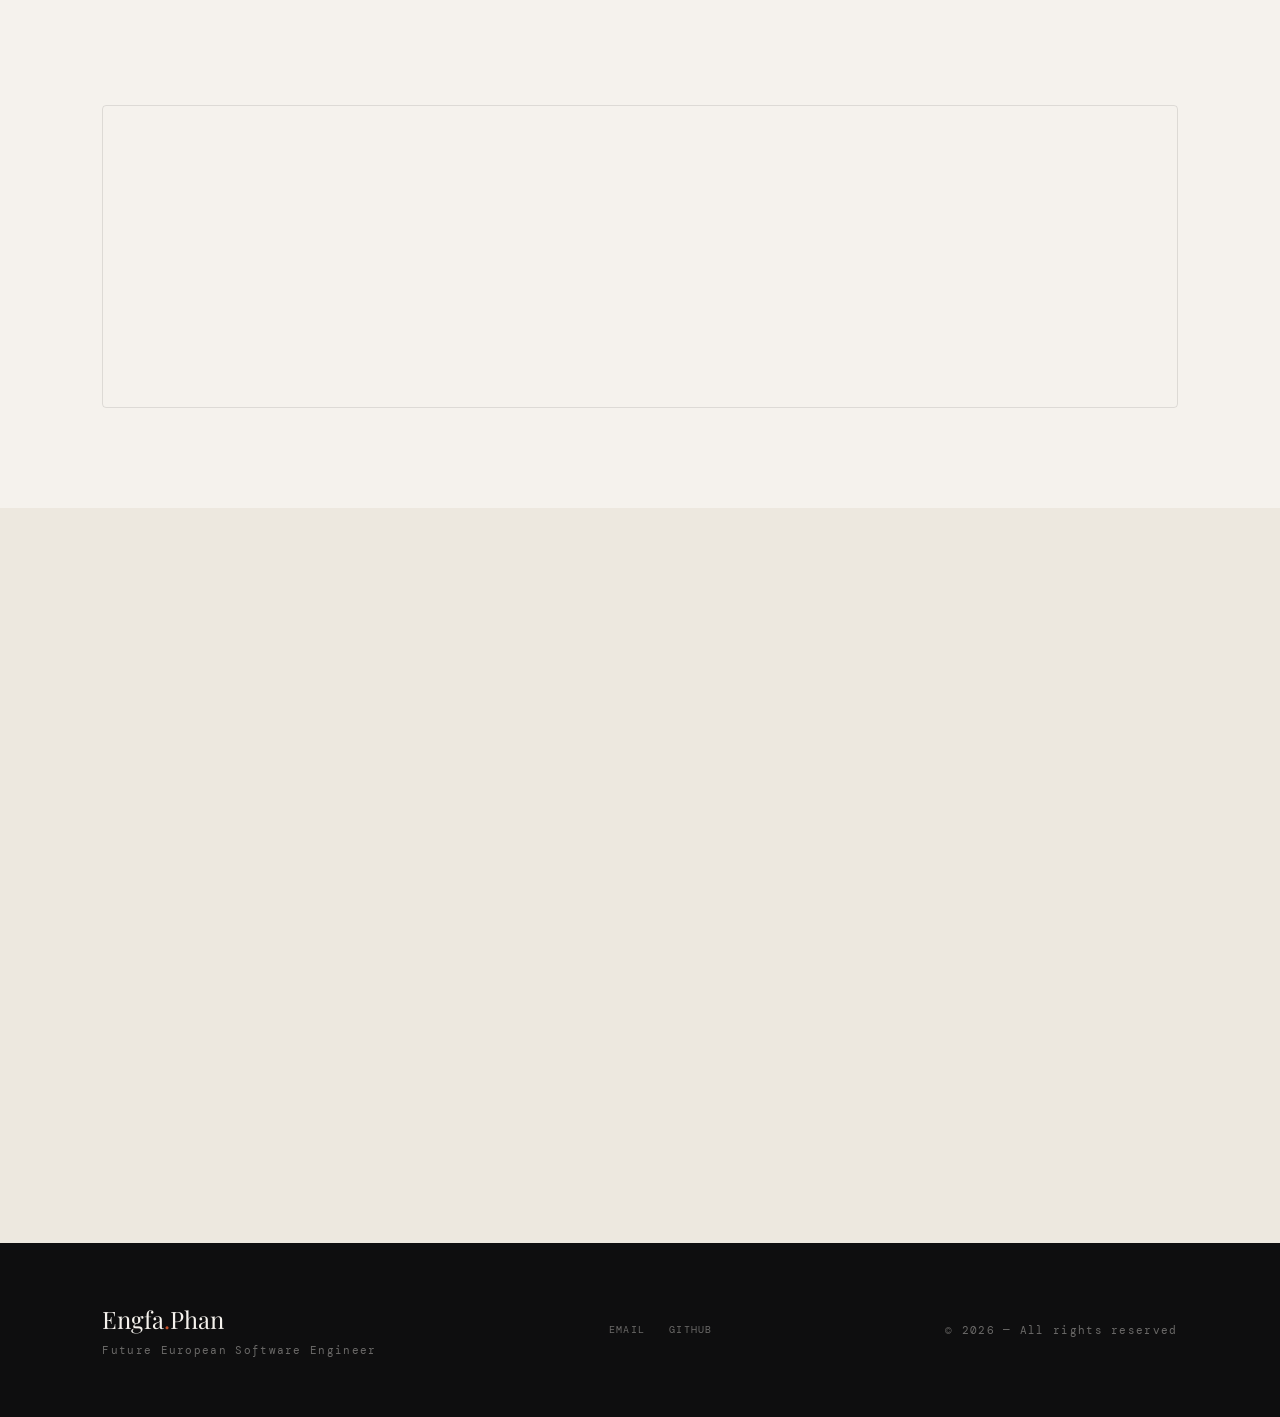
==== commit 681d870e: "cap nhat index" ====
--- a/templates/index.html
+++ b/templates/index.html
@@ -967,6 +967,65 @@
         opacity: 1;
         transform: none;
       }
+      /* book*/
+      .guestbook-card-link {
+    display: flex;
+    align-items: center;
+    gap: 1.2rem;
+    padding: 1.2rem 1.8rem;
+    max-width: 500px;
+    margin: 1.5rem auto;
+    border-radius: 14px;
+    background: rgba(255, 255, 255, 0.04);
+    border: 1px solid rgba(255, 255, 255, 0.12);
+    text-decoration: none;
+    color: inherit;
+    box-shadow: 0 8px 20px rgba(0, 0, 0, 0.15);
+    backdrop-filter: blur(10px);
+    transition: all 0.3s cubic-bezier(0.25, 0.8, 0.25, 1);
+}
+
+/* Hiệu ứng di chuột (Hover) */
+.guestbook-card-link:hover {
+    transform: translateY(-4px) scale(1.02);
+    background: rgba(255, 255, 255, 0.08);
+    border-color: rgba(255, 255, 255, 0.3);
+    box-shadow: 0 12px 30px rgba(0, 0, 0, 0.3);
+}
+
+.card-icon {
+    font-size: 2rem;
+    line-height: 1;
+}
+
+.card-content {
+    flex: 1;
+}
+
+.card-title {
+    margin: 0;
+    font-size: 1.1rem;
+    font-weight: 600;
+    letter-spacing: 0.3px;
+}
+
+.card-desc {
+    margin: 4px 0 0 0;
+    font-size: 0.85rem;
+    opacity: 0.7;
+}
+
+.card-arrow {
+    font-size: 1.2rem;
+    opacity: 0.5;
+    transition: transform 0.3s ease, opacity 0.3s ease;
+}
+
+/* Mũi tên nhích sang phải khi rê chuột vào */
+.guestbook-card-link:hover .card-arrow {
+    opacity: 1;
+    transform: translateX(5px);
+}
 
       /* ── RESPONSIVE ── */
       @media (max-width: 768px) {
@@ -1076,11 +1135,6 @@
     </script>
   </head>
   <body>
-    <!--link book-->
-    <a href="indexbook.html" class="book-link"> ✦Teacher Evaluation Book </a>
-    <span class="book-link-title">📖 Lecturer's Feedback Book </span>
-    <span class="book-link-sub">Comments & instructor's signature</span>
-    <span class="book-link-arrow">→</span>
     <!-- CURSOR -->
     <div id="cursor"></div>
     <div id="cursor-trail"></div>
@@ -1112,12 +1166,11 @@
         </p>
         <div class="hero-actions">
           <a href="#projects" class="btn btn-solid">View Portfolio</a>
-          <a href="path/to/your-cv.pdf" class="btn btn-outline" download
-            >Download CV</a
-          >
+        <a href="CV_EngfaPhan.pdf" class="btn btn-outline" download="CV_EngfaPhan.pdf">Download CV</a>
+  
         </div>
         <div class="hero-stats">
-          <div>
+        </div>
             <div class="hero-stat-num">4+</div>
             <div class="hero-stat-label">Projects</div>
           </div>
@@ -1262,11 +1315,14 @@
             <div class="skill-track">
               <div class="skill-fill" data-w="80"></div>
                <!-- ĐẶT BOOK LINK Ở ĐÂY -->
-      <a href="quest%20book/indexbook.html" class="book-link">
-        <span class="book-link-title">📖 Lecturer's Feedback Book</span>
-        <span class="book-link-sub">Comments & instructor's signature</span>
-        <span class="book-link-arrow">→</span>
-      </a>
+<a href="questbook/indexbook.html" class="guestbook-card-link">
+    <div class="card-icon">📖</div>
+    <div class="card-content">
+        <h4 class="card-title">Ghé thăm Guestbook</h4>
+        <p class="card-desc">Để lại vài dòng lời nhắn kỷ niệm tại đây nhé!</p>
+    </div>
+    <div class="card-arrow">➔</div>
+</a>
 
     </div>      ← </div> đóng about-left
             </div>
@@ -1469,7 +1525,7 @@
         </div>
       </div>
       <div class="footer-links">
-        <a href="engfaphan@gmail.com">Email</a>
+        <a href="mailto:engfaphan@gmail.com">Email</a>
         <a
           href="https://github.com/engfa-phan201/engfaphan.github.io"
           target="_blank"
@@ -1608,53 +1664,29 @@
 
         // Gửi qua EmailJS
         // Sau khi đăng ký emailjs.com → thay 3 giá trị YOUR_... bên dưới
-        emailjs
-          .send("YOUR_SERVICE_ID", "YOUR_TEMPLATE_ID", {
-            from_name: n,
-            from_email: e,
-            message: m,
-            to_email: "engfaphan@gmail.com",
-          })
-          .then(() => {
-            // Thành công
-            const msg = document.getElementById("form-msg");
-            msg.textContent = "✓ Message sent! I'll get back to you soon.";
-            msg.style.color = "#22c55e";
-            msg.classList.add("show");
-
-            // Reset form
-            document.getElementById("fname").value = "";
-            document.getElementById("femail").value = "";
-            document.getElementById("fmsg").value = "";
-
-            btn.textContent = "Sent ✓";
-            btn.style.background = "#22c55e";
-
-            setTimeout(() => {
-              msg.classList.remove("show");
-              btn.textContent = "Send Message →";
-              btn.style.background = "";
-              btn.disabled = false;
-            }, 4000);
-          })
-          .catch((err) => {
-            // Thất bại
-            console.error("EmailJS error:", err);
-            showFormError(
-              "Failed to send. Please email directly: engfaphan@gmail.com",
-            );
-            btn.textContent = "Send Message →";
-            btn.disabled = false;
-          });
-      }
-
-      function showFormError(msg) {
-        const el = document.getElementById("form-msg");
-        el.textContent = "✗ " + msg;
-        el.style.color = "#ef4444";
-        el.classList.add("show");
-        setTimeout(() => el.classList.remove("show"), 4000);
-      }
+        // Khởi tạo EmailJS
+(function() {
+    // Thay "YOUR_PUBLIC_KEY" bằng Public Key bạn lấy từ EmailJS Account
+    emailjs.init("YOUR_PUBLIC_KEY"); 
+})();
+
+// Xử lý gửi Form liên hệ
+const contactForm = document.getElementById('contact-form');
+if (contactForm) {
+    contactForm.addEventListener('submit', function(event) {
+        event.preventDefault();
+        
+        // Thay YOUR_SERVICE_ID và YOUR_TEMPLATE_ID bằng ID từ tài khoản EmailJS của bạn
+        emailjs.sendForm('YOUR_SERVICE_ID', 'YOUR_TEMPLATE_ID', this)
+            .then(function() {
+                alert('Cảm ơn bạn! Tin nhắn đã được gửi thành công.');
+                contactForm.reset();
+            }, function(error) {
+                alert('Không thể gửi tin nhắn. Vui lòng kiểm tra lại cấu hình EmailJS!');
+                console.error('EmailJS Error:', error);
+            });
+    });
+}
     </script>
   </body>
 </html>
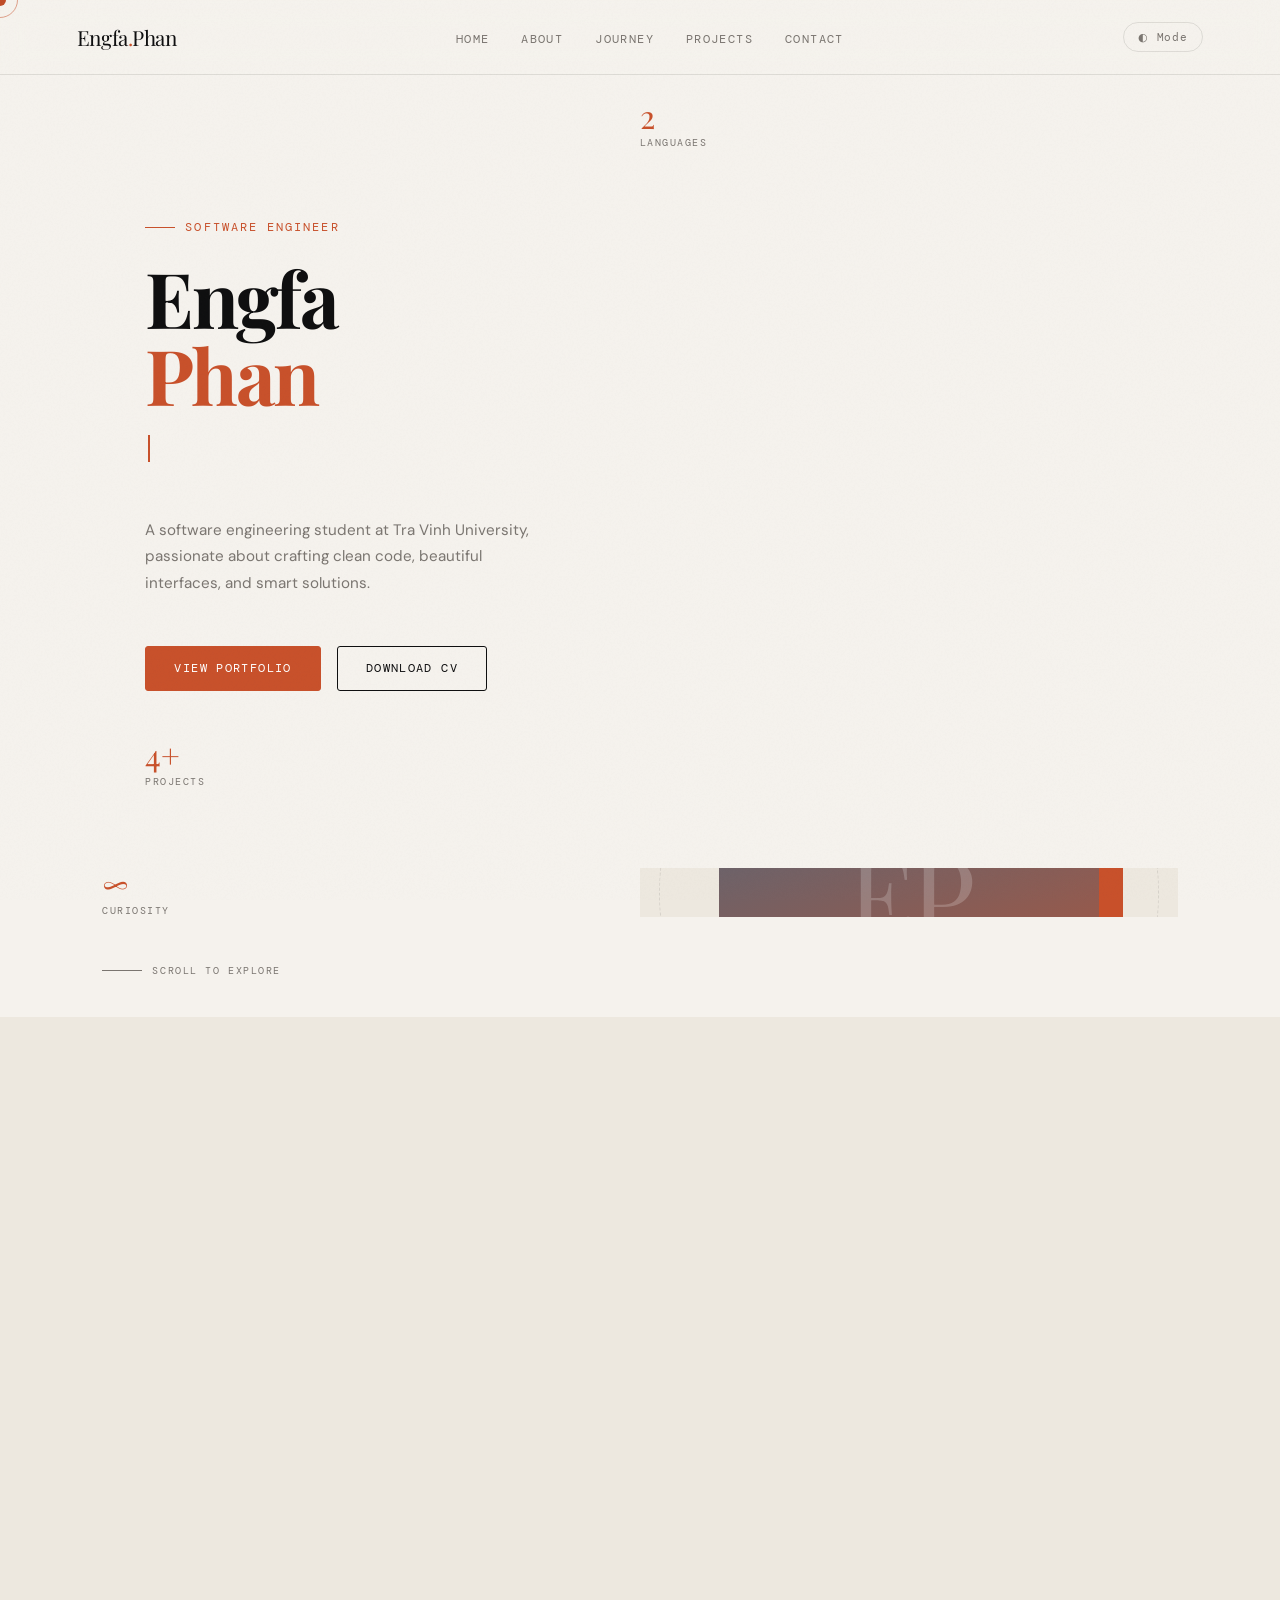
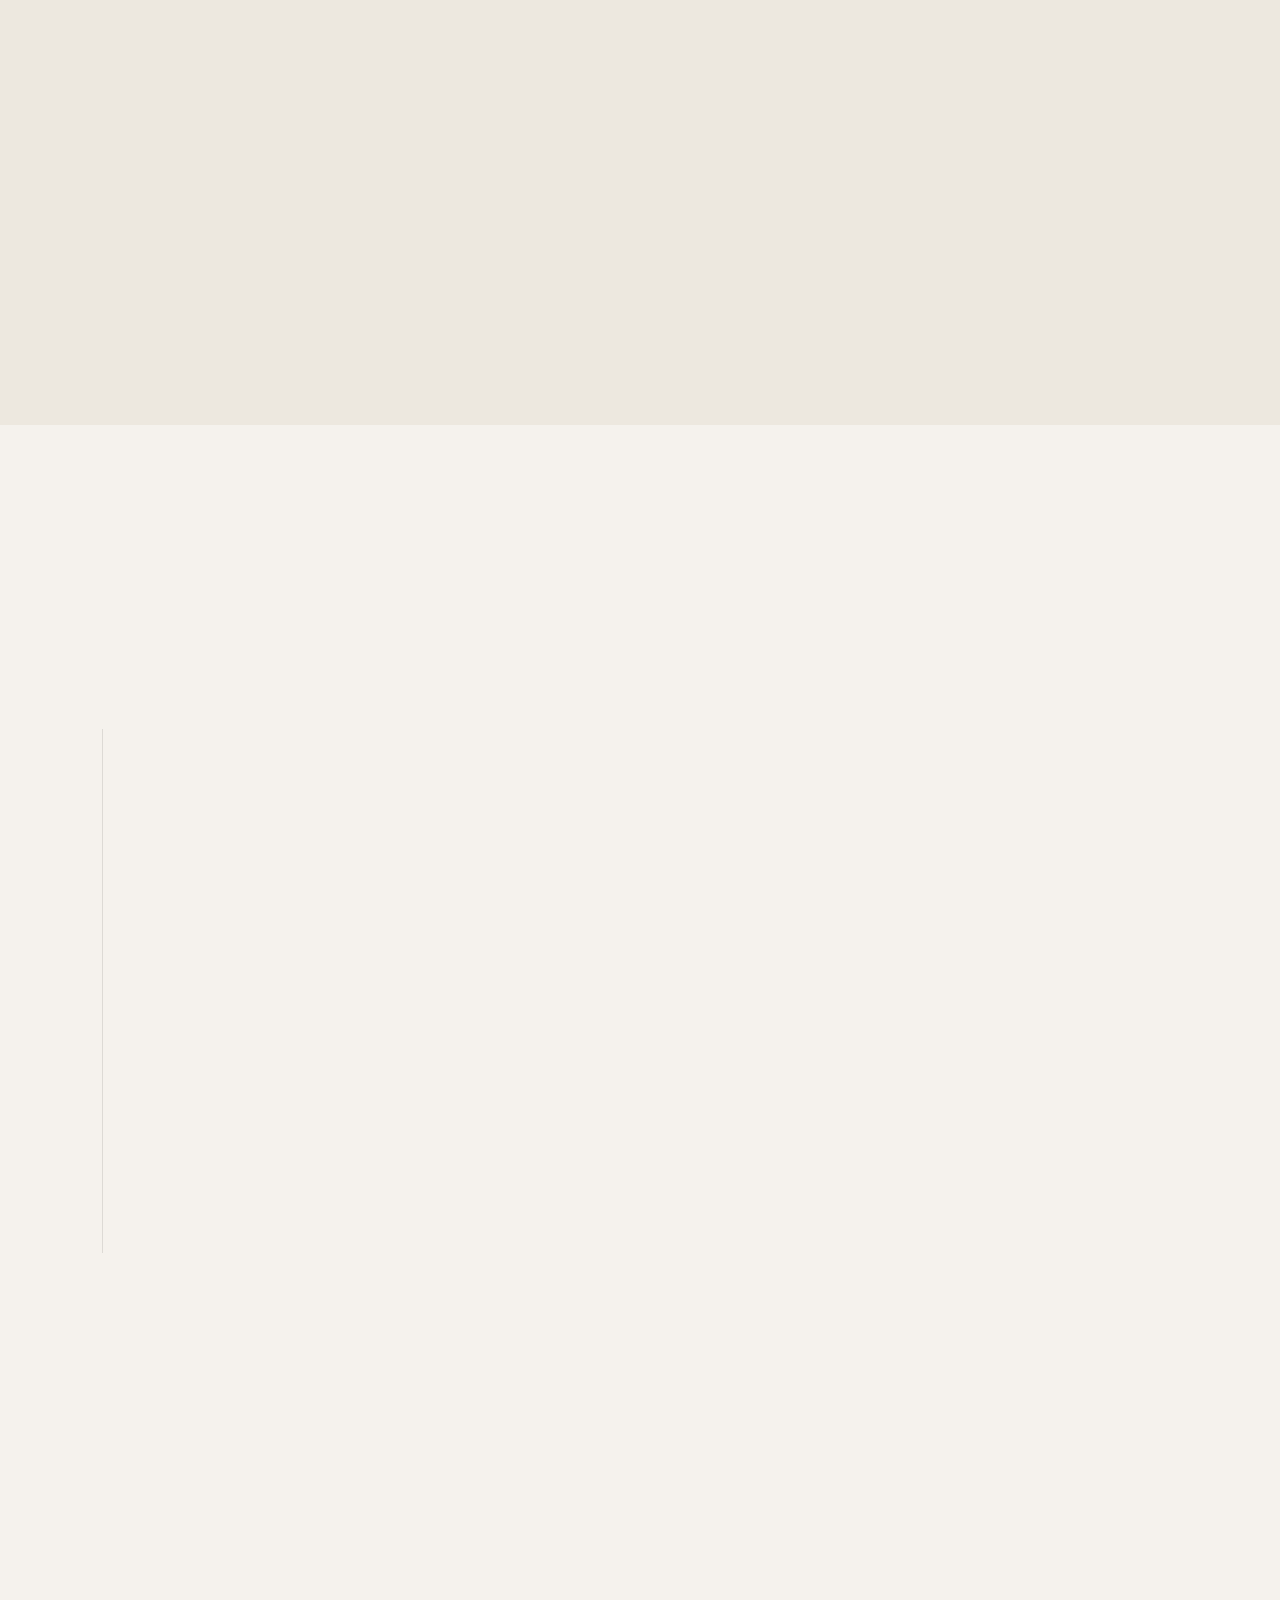
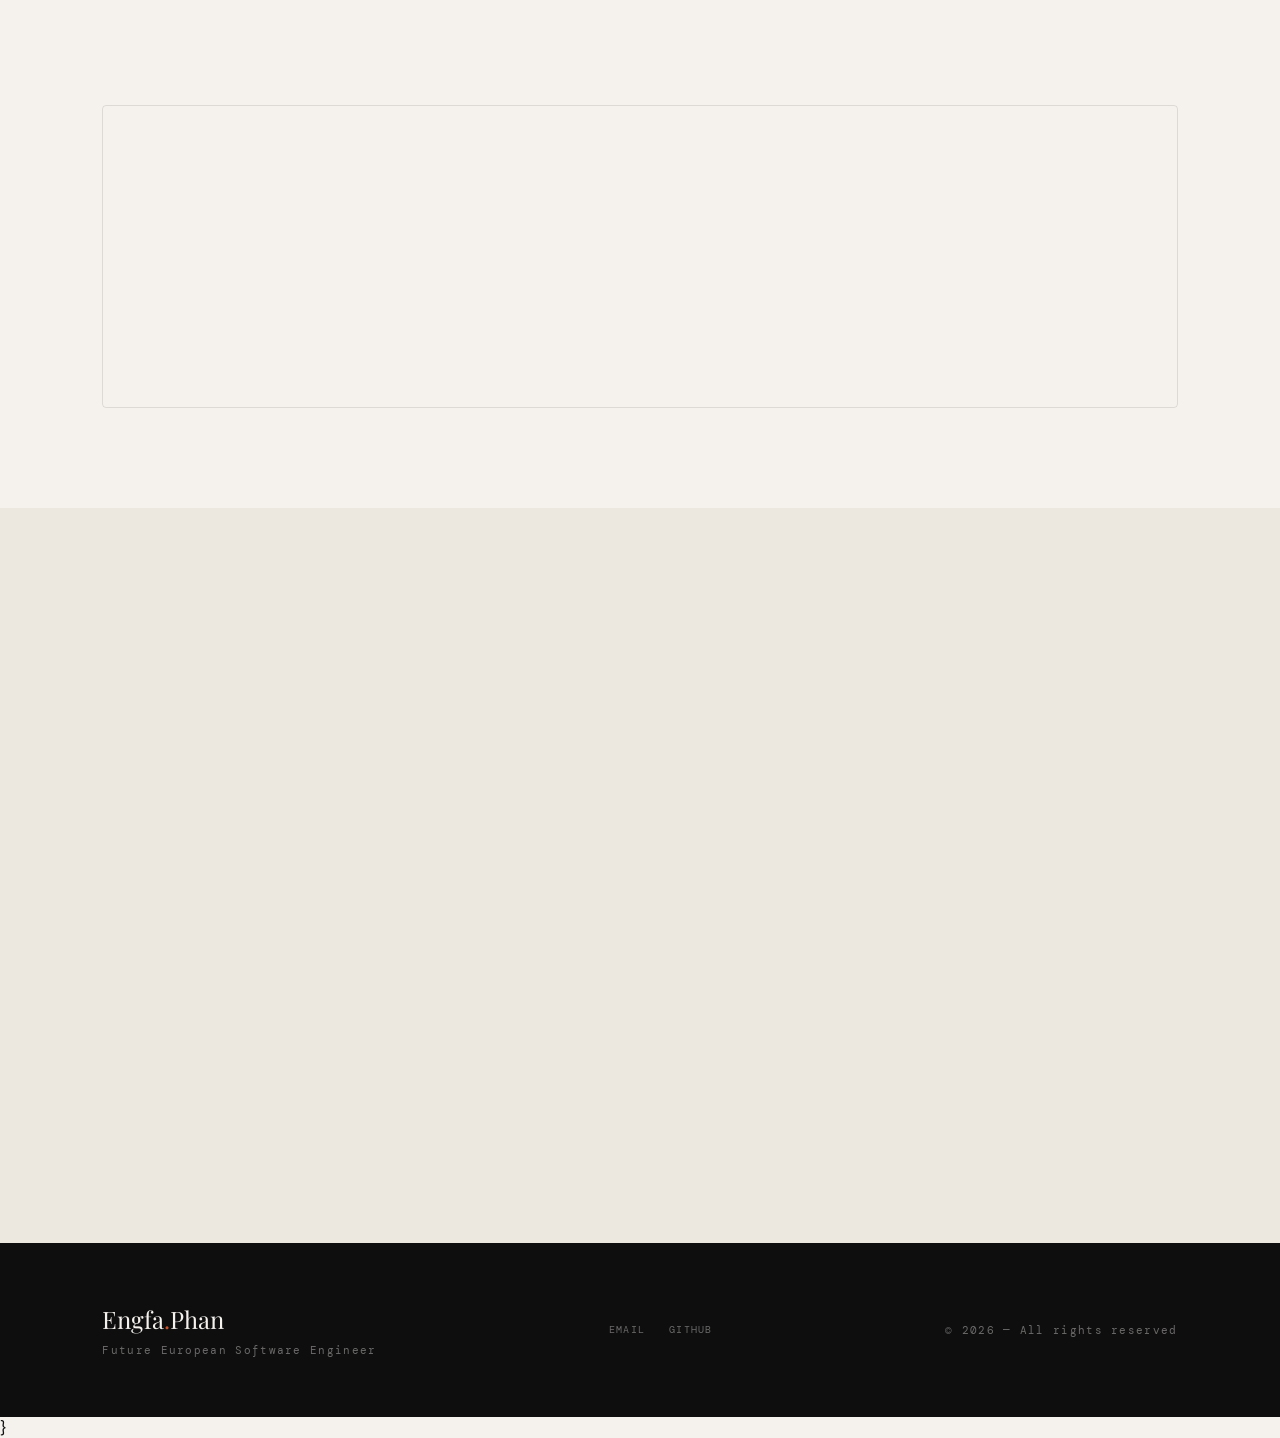
==== commit d77d2527: "update 17/9/2026" ====
--- a/templates/index.html
+++ b/templates/index.html
@@ -1690,3 +1690,4 @@
     </script>
   </body>
 </html>
+      }
